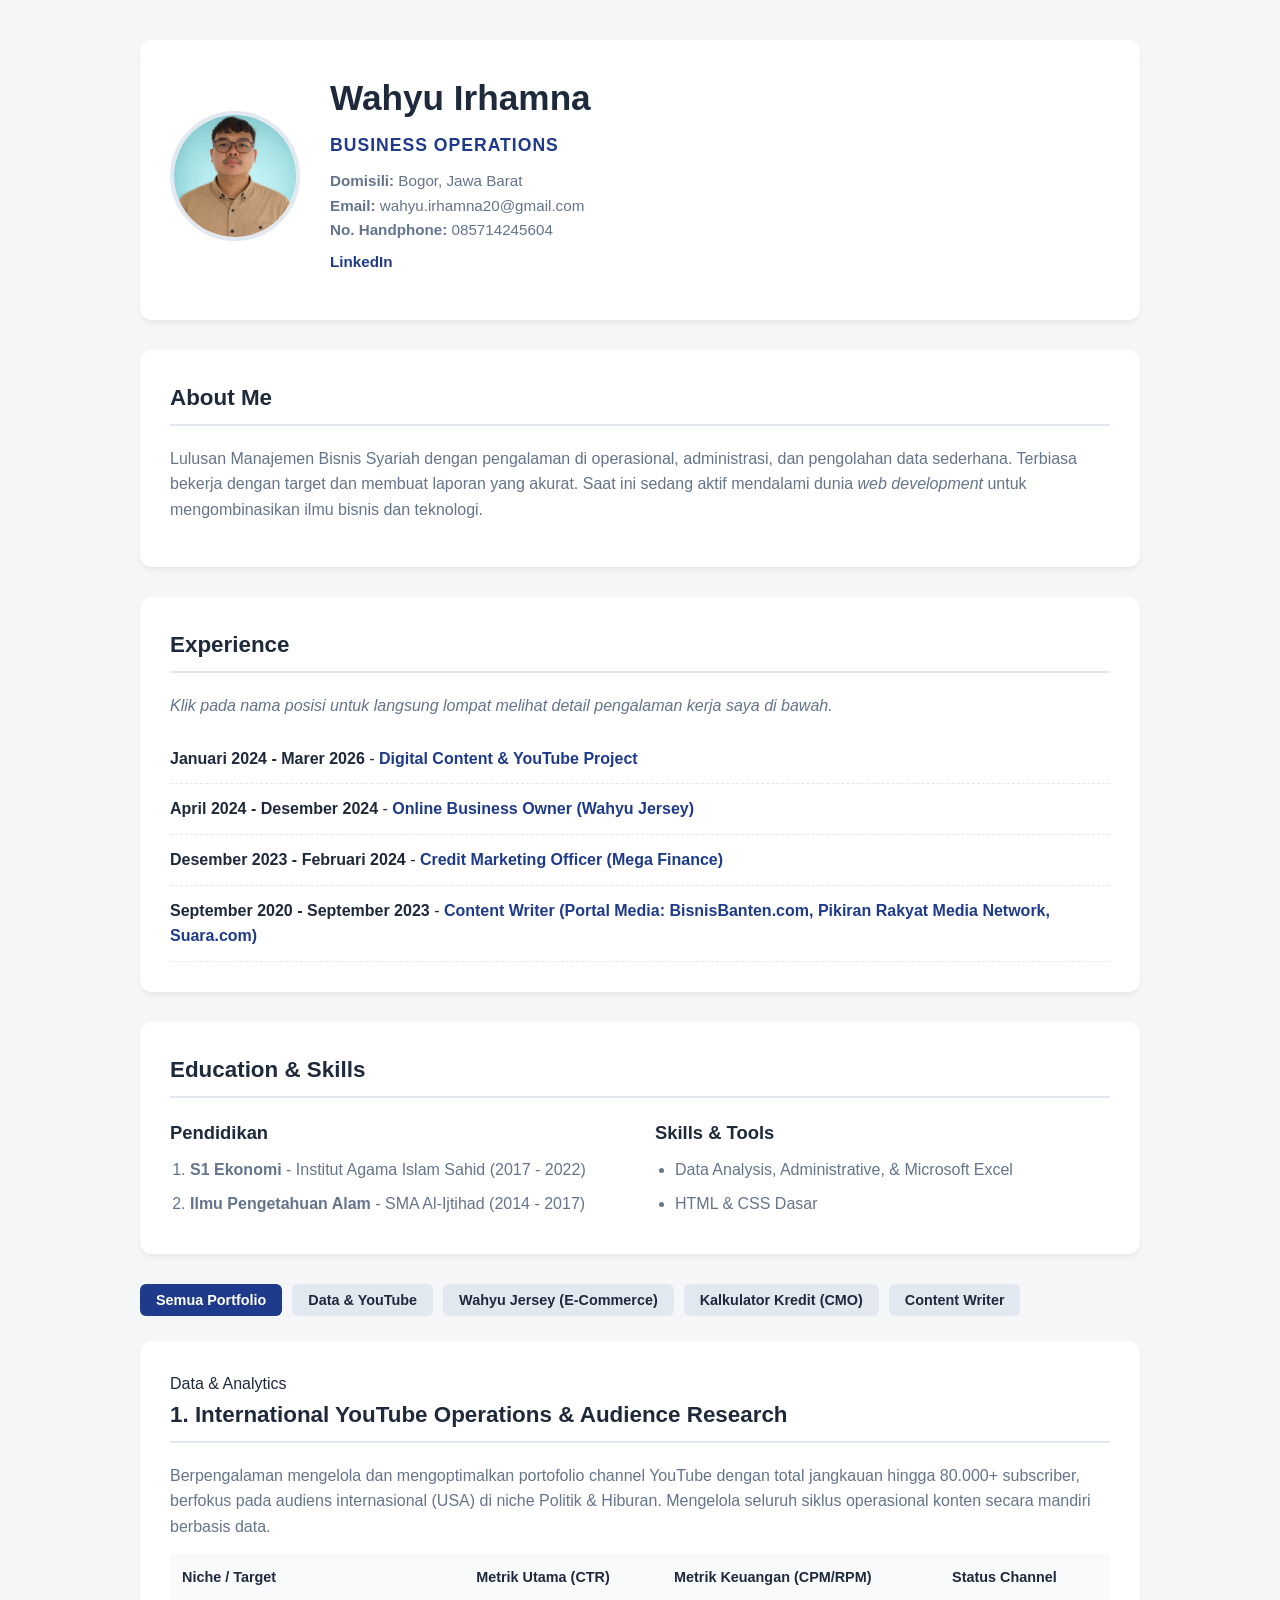
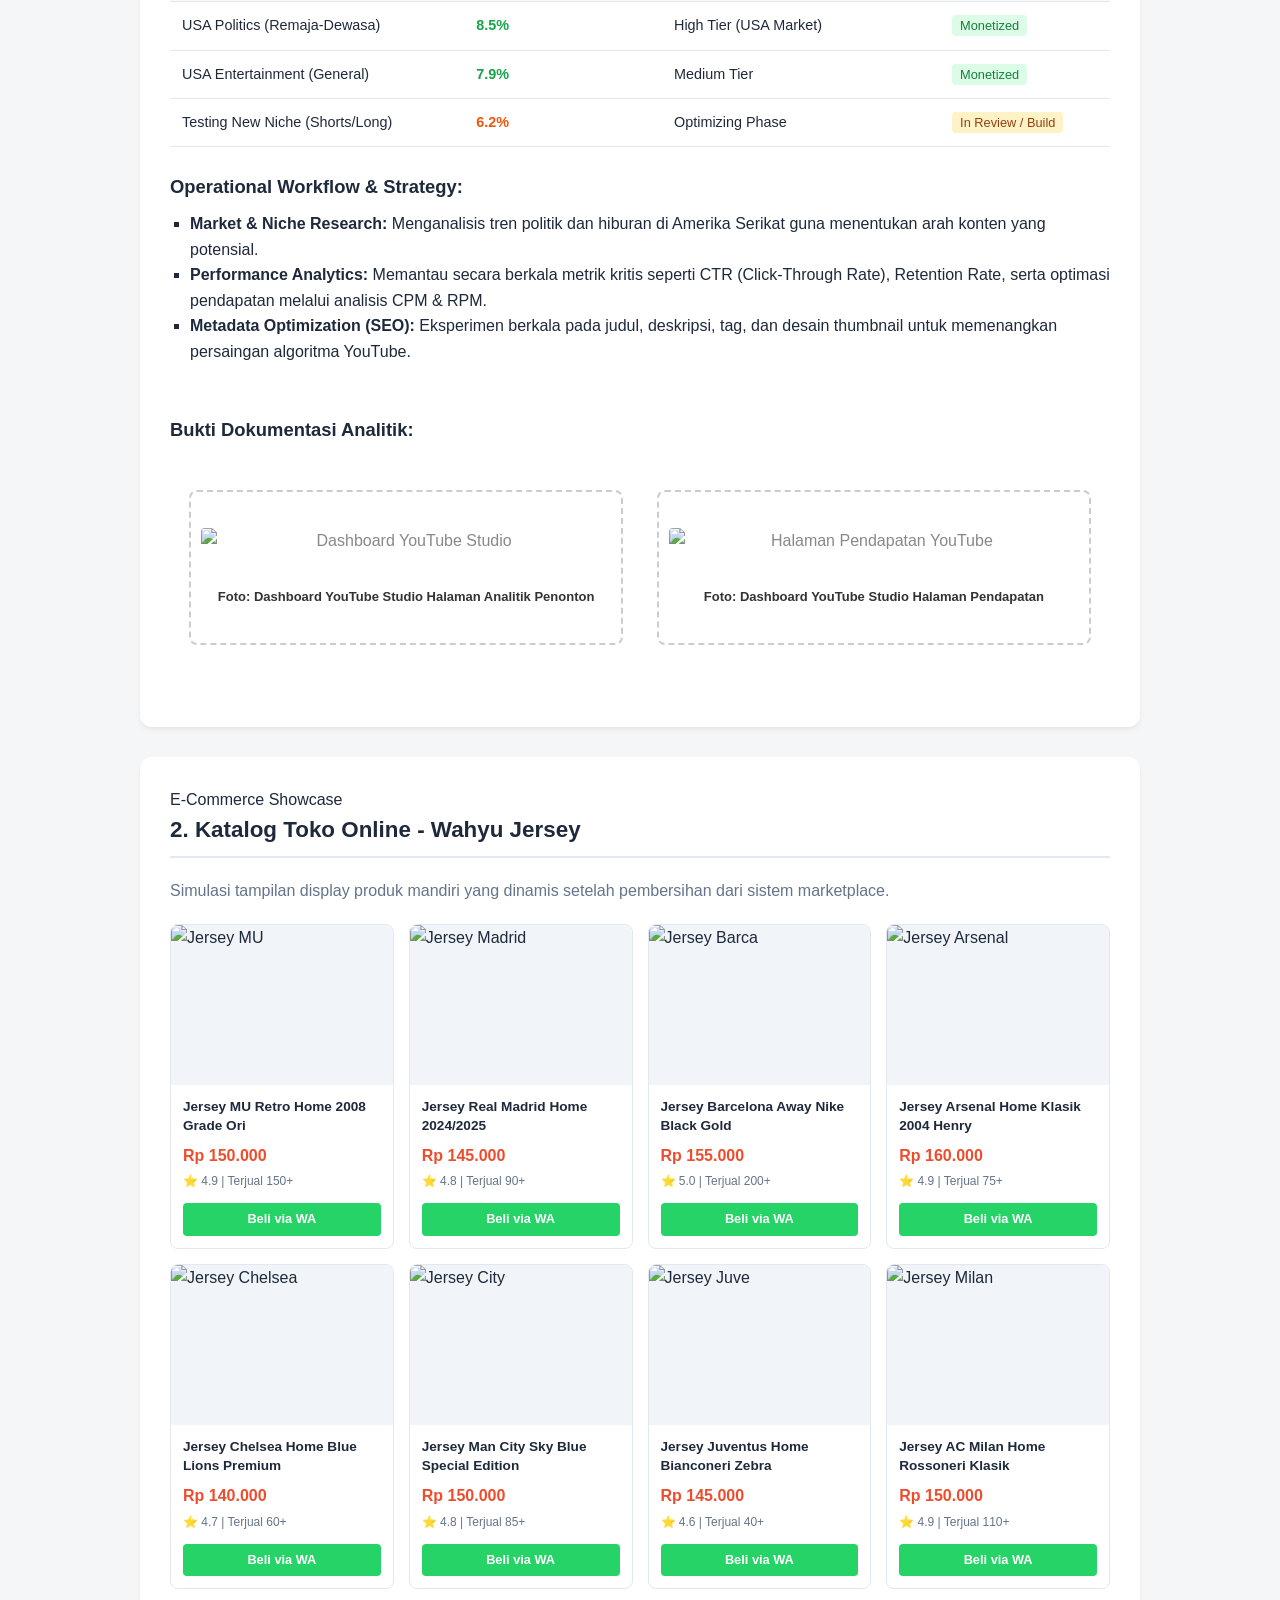
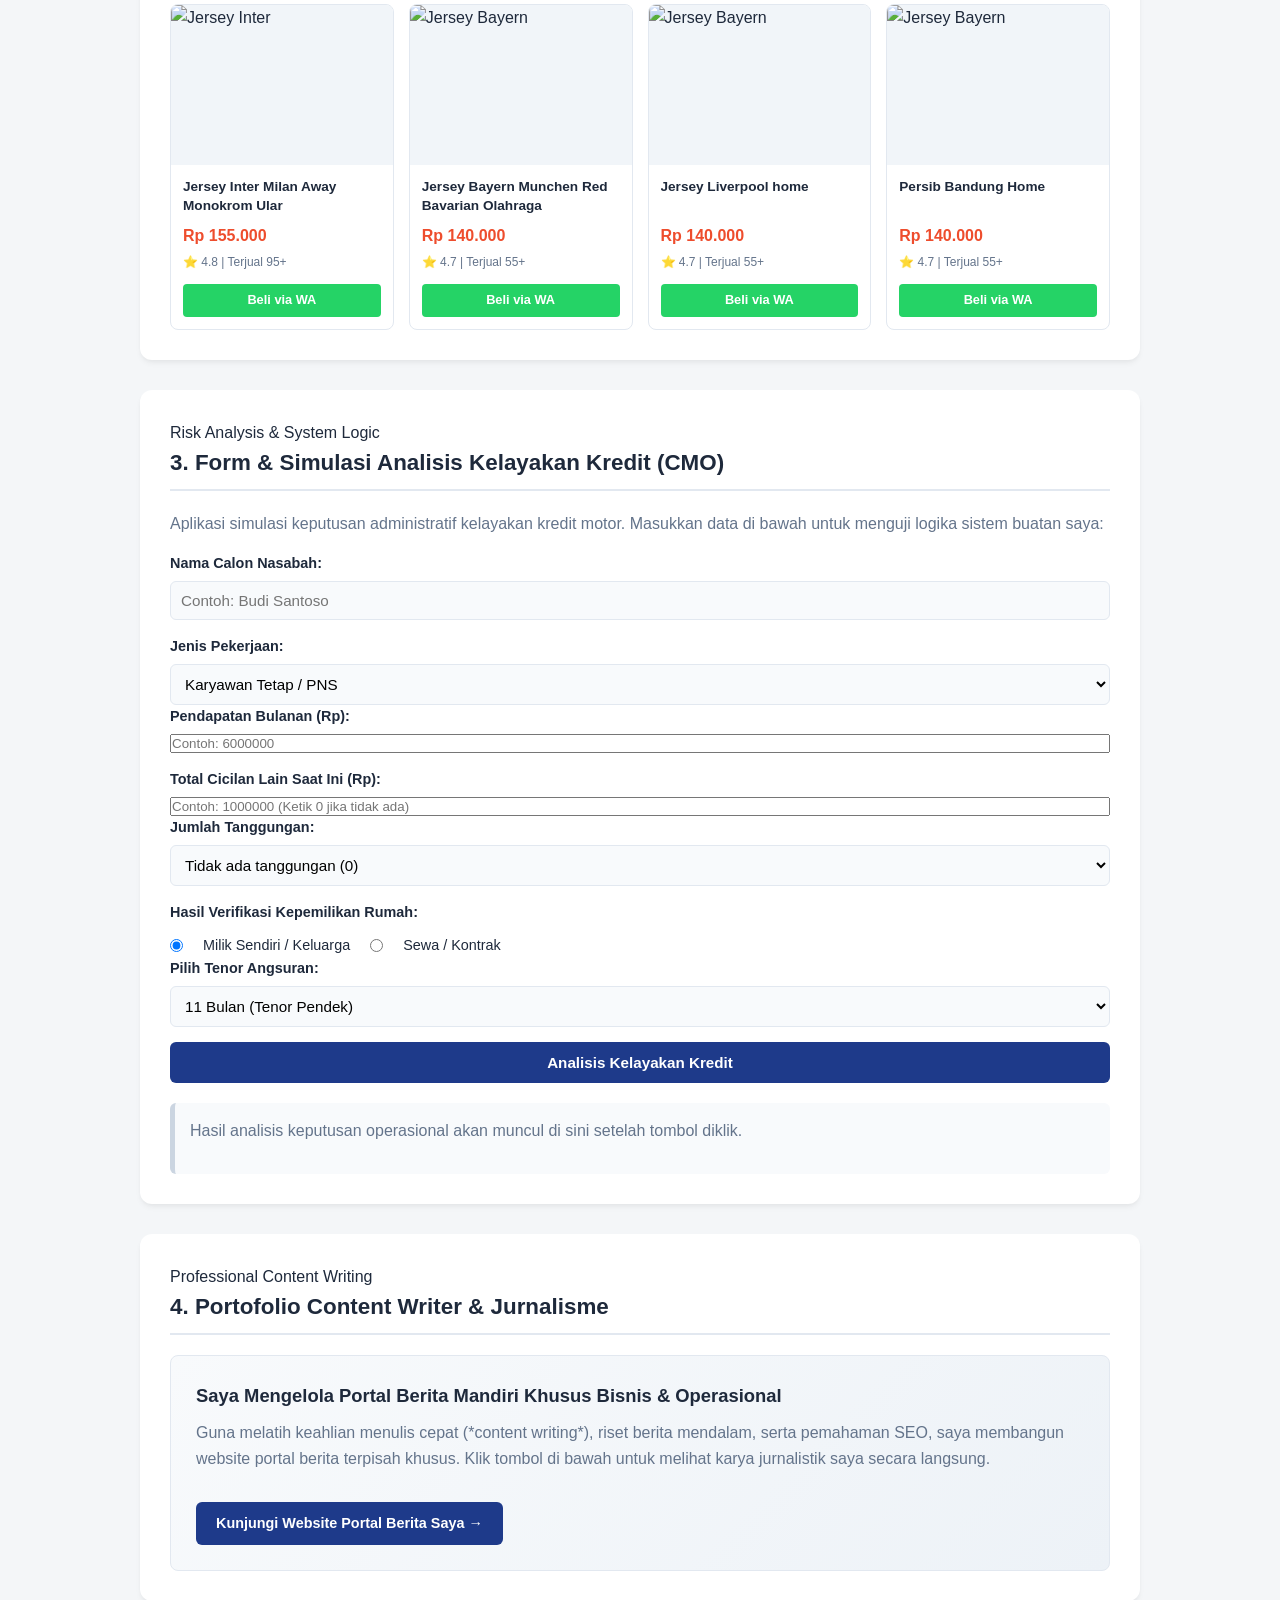
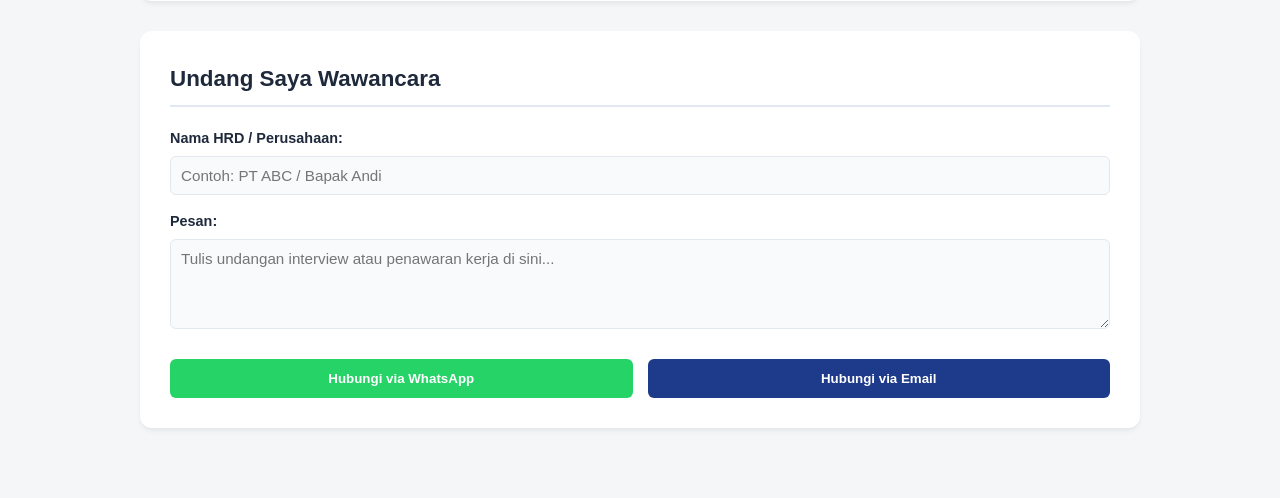
==== index.html @ 0276cc13 "Update index.html" ====
<!DOCTYPE html>
<html>
<head>
	<meta charset="utf-8">
	<meta name="viewport" content="width=device-width, initial-scale=1">
	<title>Portofolio Wahyu Irhamna</title>
	<link rel="stylesheet"href="2.css">
</head>

	<script src="3.js"defer></script>

<body>

	 <div class="container">
        <!-- 1. BAGIAN PROFIL UTAMA -->
        <header class="profile-header">
            <div class="profile-avatar">
                <img src="wahyu1.jpg" alt="Foto Profil Wahyu Irhamna">
            </div>
            <div class="profile-info">
                <h1>Wahyu Irhamna</h1>
                <p class="tagline">Business Operations</p>
                <p class="meta-info">
                    <strong>Domisili:</strong> Bogor, Jawa Barat <br>
                    <strong>Email:</strong> wahyu.irhamna20@gmail.com <br>
                    <strong>No. Handphone:</strong> 085714245604 <br>
                    <a href="https://linkedin.com/in/wahyu-irhamna" target="_blank" class="btn-linkedin">LinkedIn</a>
                </p>
            </div>
        </header>

        <!-- 2. BAGIAN TENTANG SAYA -->
        <section class="section about-section">
            <h2>About Me</h2>
            <p>
                Lulusan Manajemen Bisnis Syariah dengan pengalaman di operasional, administrasi, dan pengolahan data sederhana. 
                Terbiasa bekerja dengan target dan membuat laporan yang akurat. Saat ini sedang aktif mendalami dunia <em>web development</em> 
                untuk mengombinasikan ilmu bisnis dan teknologi.
            </p>
        </section>

        <!-- 3. BAGIAN RINGKASAN PENGALAMAN -->
        <section class="section experience-section">
            <h2>Experience</h2>
            <p class="instruction"><em>Klik pada nama posisi untuk langsung lompat melihat detail pengalaman kerja saya di bawah.</em></p>
            <ul class="exp-list">
                <li><strong>Januari 2024 - Marer 2026</strong> - <a href="#karya-youtube">Digital Content & YouTube Project</a></li>
                <li><strong>April 2024 - Desember 2024</strong> - <a href="#karya-jersey">Online Business Owner (Wahyu Jersey)</a></li>
                <li><strong>Desember 2023 - Februari 2024</strong> - <a href="#karya-cmo">Credit Marketing Officer (Mega Finance)</a></li>
                <li><strong>September 2020 - September 2023</strong> - <a href="#karya-artikel">Content Writer (Portal Media: BisnisBanten.com, Pikiran Rakyat Media Network, Suara.com)</a></li>
            </ul>
        </section>

        <!-- 4. BAGIAN PENDIDIKAN & SKILL -->
        <section class="section edu-skills-section">
            <h2>Education & Skills</h2>
            <div class="grid-2col">
                <div class="edu-box">
                    <h3>Pendidikan</h3>
                    <ol>
                        <li><strong>S1 Ekonomi</strong> - Institut Agama Islam Sahid (2017 - 2022)</li>
                        <li><strong>Ilmu Pengetahuan Alam</strong> - SMA Al-Ijtihad (2014 - 2017)</li>
                    </ol>
                </div>
                <div class="skills-box">
                    <h3>Skills & Tools</h3>
                    <ul>
                        <li>Data Analysis, Administrative, & Microsoft Excel</li>
                        <li>HTML & CSS Dasar</li>
                    </ul>
                </div>
            </div>
        </section>

        <!-- ==================================================== -->
        <!-- JAVASCRIPT FILTER BUTTONS                            -->
        <!-- ==================================================== -->
        <div class="filter-container">
            <button class="btn-filter active" data-filter="all">Semua Portfolio</button>
            <button class="btn-filter" data-filter="youtube">Data & YouTube</button>
            <button class="btn-filter" data-filter="jersey">Wahyu Jersey (E-Commerce)</button>
            <button class="btn-filter" data-filter="kredit">Kalkulator Kredit (CMO)</button>
            <button class="btn-filter" data-filter="writer">Content Writer</button>
        </div>

        <!-- ==================================================== -->
        <!-- SECTION BANJIR PORTOFOLIO UTAMA                      -->
        <!-- ==================================================== -->
        
        <!-- KARYA 1: YOUTUBE PROJECT -->
        <section class="section portfolio-item" id="karya-youtube" data-category="youtube">
            <span class="badge">Data & Analytics</span>
            
            <h2>1. International YouTube Operations & Audience Research</h2>
            <p>
                Berpengalaman mengelola dan mengoptimalkan portofolio channel YouTube dengan total jangkauan hingga 80.000+ subscriber, 
                berfokus pada audiens internasional (USA) di niche Politik & Hiburan. Mengelola seluruh siklus operasional konten secara mandiri berbasis data.
            </p>
            
            <div class="table-responsive">
                <table class="modern-table">
                    <thead>
                        <tr>
                            <th>Niche / Target</th>
                            <th>Metrik Utama (CTR)</th>
                            <th>Metrik Keuangan (CPM/RPM)</th>
                            <th>Status Channel</th>
                        </tr>
                    </thead>
                    <tbody>
                        <tr>
                            <td>USA Politics (Remaja-Dewasa)</td>
                            <td><span class="txt-green">8.5%</span></td>
                            <td>High Tier (USA Market)</td>
                            <td><span class="status-badge success">Monetized</span></td>
                        </tr>
                        <tr>
                            <td>USA Entertainment (General)</td>
                            <td><span class="txt-green">7.9%</span></td>
                            <td>Medium Tier</td>
                            <td><span class="status-badge success">Monetized</span></td>
                        </tr>
                        <tr>
                            <td>Testing New Niche (Shorts/Long)</td>
                            <td><span class="txt-orange">6.2%</span></td>
                            <td>Optimizing Phase</td>
                            <td><span class="status-badge warning">In Review / Build</span></td>
                        </tr>
                    </tbody>
                </table>
            </div>

            <div class="workflow-box" style="margin-top: 25px;">
                <h3>Operational Workflow & Strategy:</h3>
                <ul class="workflow-list" style="list-style-type: square; padding-left: 20px; line-height: 1.6;">
                    <li><strong>Market & Niche Research:</strong> Menganalisis tren politik dan hiburan di Amerika Serikat guna menentukan arah konten yang potensial.</li>
                    <li><strong>Performance Analytics:</strong> Memantau secara berkala metrik kritis seperti CTR (Click-Through Rate), Retention Rate, serta optimasi pendapatan melalui analisis CPM & RPM.</li>
                    <li><strong>Metadata Optimization (SEO):</strong> Eksperimen berkala pada judul, deskripsi, tag, dan desain thumbnail untuk memenangkan persaingan algoritma YouTube.</li>
                </ul>
            </div>

            <div class="div class="proof-gallery" style="margin-top: 25px;">
‎    <h3>Bukti Dokumentasi Analitik:</h3>
‎    <div class="gallery-grid" style="display: flex; gap: 15px; margin-top: 10px;">
‎        
‎        <div class="photo-placeholder" style="border: 2px dashed #ccc; padding: 10px; text-align: center; flex: 1; border-radius: 8px; color: #888;">
‎
‎            <img src="gambar/analitik-youtube.jpg" alt="Dashboard YouTube Studio" style="width: 100%; height: auto; border-radius: 4px; display: block; margin-bottom: 8px;">
‎
‎            <p style="margin: 0; font-size: 13px; font-weight: bold; color: #333;">Foto: Dashboard YouTube Studio Halaman Analitik Penonton</p>
‎        </div>
‎
‎        <div class="photo-placeholder" style="border: 2px dashed #ccc; padding: 10px; text-align: center; flex: 1; border-radius: 8px; color: #888;">
‎            <img src="pendapatan-youtube.jpg" alt="Halaman Pendapatan YouTube" style="width: 100%; height: auto; border-radius: 4px; display: block; margin-bottom: 8px;">
‎            <p style="margin: 0; font-size: 13px; font-weight: bold; color: #333;">Foto: Dashboard YouTube Studio Halaman Pendapatan</p>
‎        </div>
‎
‎    </div>
‎</div>
‎

        </section>

        <!-- KARYA 2: WAHYU JERSEY (10 KATALOG ALA SHOPEE) -->
        <section class="section portfolio-item" id="karya-jersey" data-category="jersey">
            <span class="badge">E-Commerce Showcase</span>
            <h2>2. Katalog Toko Online - Wahyu Jersey</h2>
            <p>Simulasi tampilan display produk mandiri yang dinamis setelah pembersihan dari sistem marketplace.</p>
            
            <!-- Grid Produk ala Shopee (10 Jersey) -->
            <div class="shopee-grid">
                
                <!-- Produk 1 -->
                <div class="product-card">
                    <img src="https://images.unsplash.com/photo-1517694712202-14dd9538aa97" alt="Jersey MU" class="prod-img">
                    <div class="prod-info">
                        <h4 class="prod-title">Jersey MU Retro Home 2008 Grade Ori</h4>
                        <p class="prod-price">Rp 150.000</p>
                        <p class="prod-rating">⭐ 4.9 | Terjual 150+</p>
                        <a href="https://wa.me/6285714245604" target="_blank" class="btn-buy-wa">Beli via WA</a>
                    </div>
                </div>

                <!-- Produk 2 -->
                <div class="product-card">
                    <img src="https://images.unsplash.com/photo-1517694712202-14dd9538aa97" alt="Jersey Madrid" class="prod-img">
                    <div class="prod-info">
                        <h4 class="prod-title">Jersey Real Madrid Home 2024/2025</h4>
                        <p class="prod-price">Rp 145.000</p>
                        <p class="prod-rating">⭐ 4.8 | Terjual 90+</p>
                        <a href="https://wa.me/6285714245604" target="_blank" class="btn-buy-wa">Beli via WA</a>
                    </div>
                </div>

                <!-- Produk 3 -->
                <div class="product-card">
                    <img src="https://images.unsplash.com/photo-1517694712202-14dd9538aa97" alt="Jersey Barca" class="prod-img">
                    <div class="prod-info">
                        <h4 class="prod-title">Jersey Barcelona Away Nike Black Gold</h4>
                        <p class="prod-price">Rp 155.000</p>
                        <p class="prod-rating">⭐ 5.0 | Terjual 200+</p>
                        <a href="https://wa.me/6285714245604" target="_blank" class="btn-buy-wa">Beli via WA</a>
                    </div>
                </div>

                <!-- Produk 4 -->
                <div class="product-card">
                    <img src="https://images.unsplash.com/photo-1517694712202-14dd9538aa97" alt="Jersey Arsenal" class="prod-img">
                    <div class="prod-info">
                        <h4 class="prod-title">Jersey Arsenal Home Klasik 2004 Henry</h4>
                        <p class="prod-price">Rp 160.000</p>
                        <p class="prod-rating">⭐ 4.9 | Terjual 75+</p>
                        <a href="https://wa.me/6285714245604" target="_blank" class="btn-buy-wa">Beli via WA</a>
                    </div>
                </div>

                <!-- Produk 5 -->
                <div class="product-card">
                    <img src="https://images.unsplash.com/photo-1517694712202-14dd9538aa97" alt="Jersey Chelsea" class="prod-img">
                    <div class="prod-info">
                        <h4 class="prod-title">Jersey Chelsea Home Blue Lions Premium</h4>
                        <p class="prod-price">Rp 140.000</p>
                        <p class="prod-rating">⭐ 4.7 | Terjual 60+</p>
                        <a href="https://wa.me/6285714245604" target="_blank" class="btn-buy-wa">Beli via WA</a>
                    </div>
                </div>

                <!-- Produk 6 -->
                <div class="product-card">
                    <img src="https://images.unsplash.com/photo-1517694712202-14dd9538aa97" alt="Jersey City" class="prod-img">
                    <div class="prod-info">
                        <h4 class="prod-title">Jersey Man City Sky Blue Special Edition</h4>
                        <p class="prod-price">Rp 150.000</p>
                        <p class="prod-rating">⭐ 4.8 | Terjual 85+</p>
                        <a href="https://wa.me/6285714245604" target="_blank" class="btn-buy-wa">Beli via WA</a>
                    </div>
                </div>

                <!-- Produk 7 -->
                <div class="product-card">
                    <img src="https://images.unsplash.com/photo-1517694712202-14dd9538aa97" alt="Jersey Juve" class="prod-img">
                    <div class="prod-info">
                        <h4 class="prod-title">Jersey Juventus Home Bianconeri Zebra</h4>
                        <p class="prod-price">Rp 145.000</p>
                        <p class="prod-rating">⭐ 4.6 | Terjual 40+</p>
                        <a href="https://wa.me/6285714245604" target="_blank" class="btn-buy-wa">Beli via WA</a>
                    </div>
                </div>

                <!-- Produk 8 -->
                <div class="product-card">
                    <img src="https://images.unsplash.com/photo-1517694712202-14dd9538aa97" alt="Jersey Milan" class="prod-img">
                    <div class="prod-info">
                        <h4 class="prod-title">Jersey AC Milan Home Rossoneri Klasik</h4>
                        <p class="prod-price">Rp 150.000</p>
                        <p class="prod-rating">⭐ 4.9 | Terjual 110+</p>
                        <a href="https://wa.me/6285714245604" target="_blank" class="btn-buy-wa">Beli via WA</a>
                    </div>
                </div>

                <!-- Produk 9 -->
                <div class="product-card">
                    <img src="https://images.unsplash.com/photo-1517694712202-14dd9538aa97" alt="Jersey Inter" class="prod-img">
                    <div class="prod-info">
                        <h4 class="prod-title">Jersey Inter Milan Away Monokrom Ular</h4>
                        <p class="prod-price">Rp 155.000</p>
                        <p class="prod-rating">⭐ 4.8 | Terjual 95+</p>
                        <a href="https://wa.me/6285714245604" target="_blank" class="btn-buy-wa">Beli via WA</a>
                    </div>
                </div>

                <!-- Produk 10 -->
                <div class="product-card">
                    <img src="https://images.unsplash.com/photo-1517694712202-14dd9538aa97" alt="Jersey Bayern" class="prod-img">
                    <div class="prod-info">
                        <h4 class="prod-title">Jersey Bayern Munchen Red Bavarian Olahraga</h4>
                        <p class="prod-price">Rp 140.000</p>
                        <p class="prod-rating">⭐ 4.7 | Terjual 55+</p>
                        <a href="https://wa.me/6285714245604" target="_blank" class="btn-buy-wa">Beli via WA</a>
                    </div>
                </div>

                <!-- Produk 11 -->
                <div class="product-card">
                    <img src="https://images.unsplash.com/photo-1517694712202-14dd9538aa97" alt="Jersey Bayern" class="prod-img">
                    <div class="prod-info">
                        <h4 class="prod-title">Jersey Liverpool home</h4>
                        <p class="prod-price">Rp 140.000</p>
                        <p class="prod-rating">⭐ 4.7 | Terjual 55+</p>
                        <a href="https://wa.me/6285714245604" target="_blank" class="btn-buy-wa">Beli via WA</a>
                    </div>
                </div>

                <!-- Produk 12 -->
                <div class="product-card">
                    <img src="https://images.unsplash.com/photo-1517694712202-14dd9538aa97" alt="Jersey Bayern" class="prod-img">
                    <div class="prod-info">
                        <h4 class="prod-title">Persib Bandung Home</h4>
                        <p class="prod-price">Rp 140.000</p>
                        <p class="prod-rating">⭐ 4.7 | Terjual 55+</p>
                        <a href="https://wa.me/6285714245604" target="_blank" class="btn-buy-wa">Beli via WA</a>
                    </div>
                </div>

            </div>
        </section>

        <!-- KARYA 3: CMO MEGA FINANCE (KALKULATOR INTERAKTIF) -->
        <section class="section portfolio-item" id="karya-kredit" data-category="kredit">
    <span class="badge">Risk Analysis & System Logic</span>
    <h2>3. Form & Simulasi Analisis Kelayakan Kredit (CMO)</h2>
    <p>Aplikasi simulasi keputusan administratif kelayakan kredit motor. Masukkan data di bawah untuk menguji logika sistem buatan saya:</p>

    <form id="form-kredit" class="modern-form" onsubmit="event.preventDefault();">
        <div class="form-group full-width">
            <label for="nama_nasabah">Nama Calon Nasabah:</label>
            <input type="text" id="nama_nasabah" placeholder="Contoh: Budi Santoso">
        </div>

        <div class="form-row">
            <div class="form-group">
                <label for="pekerjaan">Jenis Pekerjaan:</label>
                <select id="pekerjaan">
                    <option value="tetap">Karyawan Tetap / PNS</option>
                    <option value="kontrak">Karyawan Kontrak</option>
                    <option value="wiraswasta">Wiraswasta / Pekerja Bebas</option>
                </select>
            </div>
            <div class="form-group">
                <label for="gaji">Pendapatan Bulanan (Rp):</label>
                <input type="number" id="gaji" placeholder="Contoh: 6000000">
            </div>
        </div>

        <div class="form-row">
            <div class="form-group">
                <label for="cicilan_lain">Total Cicilan Lain Saat Ini (Rp):</label>
                <input type="number" id="cicilan_lain" placeholder="Contoh: 1000000 (Ketik 0 jika tidak ada)">
            </div>
            <div class="form-group">
                <label for="tanggungan">Jumlah Tanggungan:</label>
                <select id="tanggungan">
                    <option value="0">Tidak ada tanggungan (0)</option>
                    <option value="1">1 - 2 Orang</option>
                    <option value="3">Lebih dari 2 Orang</option>
                </select>
            </div>
        </div>

        <div class="form-row">
            <div class="form-group">
                <label>Hasil Verifikasi Kepemilikan Rumah:</label>
                <div class="radio-group">
                    <input type="radio" id="rumah_sendiri" name="rumah" value="sendiri" checked>
                    <label for="rumah_sendiri">Milik Sendiri / Keluarga</label>
                    <input type="radio" id="rumah_sewa" name="rumah" value="sewa">
                    <label for="rumah_sewa">Sewa / Kontrak</label>
                </div>
            </div>
            <div class="form-group">
                <label for="tenor">Pilih Tenor Angsuran:</label>
                <select id="tenor">
                    <option value="11">11 Bulan (Tenor Pendek)</option>
                    <option value="23">23 Bulan (Tenor Sedang)</option>
                    <option value="35">35 Bulan (Tenor Panjang)</option>
                </select>
            </div>
        </div>

        <button type="button" id="btn-hitung-kredit">Analisis Kelayakan Kredit</button>
    </form>

    <div id="hasil-kredit-box" class="result-box">
        <p id="txt-hasil-kredit">Hasil analisis keputusan operasional akan muncul di sini setelah tombol diklik.</p>
    </div>
</section>

        <!-- KARYA 4: CONTENT WRITER (HEADLINE & PINTU GERBANG KE WEB PORTAL BERITA) -->
        <section class="section portfolio-item" id="karya-artikel" data-category="writer">
            <span class="badge">Professional Content Writing</span>
            <h2>4. Portofolio Content Writer & Jurnalisme</h2>
            
            <div class="headline-portal-box">
                <h3>Saya Mengelola Portal Berita Mandiri Khusus Bisnis & Operasional</h3>
                <p>
                    Guna melatih keahlian menulis cepat (*content writing*), riset berita mendalam, serta pemahaman SEO, 
                    saya membangun website portal berita terpisah khusus. Klik tombol di bawah untuk melihat karya jurnalistik saya secara langsung.
                </p>
                <!-- Ganti '#' dengan link URL website berita lo nanti kalau sudah jadi -->
                <a href="portal/" target="_blank" class="btn-goto-portal">Kunjungi Website Portal Berita Saya →</a>
            </div>
        </section>

        <!-- 5. FORM HUBUNGI HRD -->
        <section class="section contact-section">
            <h2>Undang Saya Wawancara</h2>
            <form id="form-hrd" class="modern-form shadow-form">
                <div class="form-group">
                    <label for="nama_hrd">Nama HRD / Perusahaan:</label>
                    <input type="text" id="nama_hrd" required placeholder="Contoh: PT ABC / Bapak Andi">
                </div>
                <div class="form-group">
                    <label for="pesan_hrd">Pesan:</label>
                    <textarea id="pesan_hrd" rows="4" required placeholder="Tulis undangan interview atau penawaran kerja di sini..."></textarea>
                </div>
                <div style="display: flex; gap: 15px; margin-top: 15px;">
    
    <a href="https://api.whatsapp.com/send?phone=628xxxxxxxxxx&text=Halo%20Wahyu,%20saya%20tertarik%20dengan%20portofolio%20Anda%20dan%20ingin%20mengundang%20wawancara." target="_blank" style="flex: 1; text-decoration: none;">
        <button type="button" style="width: 100%; padding: 12px; background-color: #25D366; color: white; border: none; border-radius: 6px; font-weight: bold; cursor: pointer;">
            Hubungi via WhatsApp
        </button>
    </a>

    <a href="mailto:email_lu_apa@gmail.com?subject=Undangan%20Wawancara%20-%20Portofolio" style="flex: 1; text-decoration: none;">
        <button type="button" style="width: 100%; padding: 12px; background-color: #1E3A8A; color: white; border: none; border-radius: 6px; font-weight: bold; cursor: pointer;">
            Hubungi via Email
        </button>
    </a>

</div>
---- 2.css ----
:root {
    --bg-main: #f4f6f8;       /* Background abu-abu sangat muda */
    --bg-card: #ffffff;       /* Putih bersih untuk kotak/card */
    --text-primary: #1e293b;  /* Hitam arang untuk teks utama */
    --text-muted: #64748b;    /* Abu-abu untuk teks pendukung */
    --accent-color: #1e3a8a;  /* Biru Navy elegan untuk tombol/link */
    --accent-hover: #3b82f6;  /* Biru terang pas kursor lewat */
    --border-color: #e2e8f0;  /* Garis batas tipis yang soft */
    --shadow-soft: 0 4px 6px -1px rgba(0, 0, 0, 0.05), 0 2px 4px -1px rgba(0, 0, 0, 0.03);
    --shadow-hover: 0 10px 15px -3px rgba(0, 0, 0, 0.1), 0 4px 6px -2px rgba(0, 0, 0, 0.05);
}

* {
    margin: 0;
    padding: 0;
    box-sizing: border-box;
}

body {
    font-family: 'Segoe UI', Tahoma, Geneva, Verdana, sans-serif;
    background-color: var(--bg-main);
    color: var(--text-primary);
    line-height: 1.6;
    padding: 40px 20px;
}

.container {
    max-width: 1000px; /* Diperlebar sedikit agar 4 kolom jersey muat pas */
    margin: 0 auto;
}

/* ==========================================================================
   2. STYLING KEPALA PROFIL (Header)
   ========================================================================== */
.profile-header {
    display: flex;
    flex-wrap: wrap;
    align-items: center;
    gap: 30px;
    background: var(--bg-card);
    padding: 30px;
    border-radius: 12px;
    box-shadow: var(--shadow-soft);
    margin-bottom: 30px;
}

.profile-avatar img {
    width: 130px;
    height: 130px;
    border-radius: 50%;
    object-fit: cover;
    border: 4px solid var(--border-color);
}

.profile-info h1 {
    font-size: 2.2rem;
    margin-bottom: 5px;
}

.profile-info .tagline {
    font-size: 1.1rem;
    color: var(--accent-color);
    font-weight: 700;
    text-transform: uppercase;
    letter-spacing: 1px;
    margin-bottom: 10px;
}

.profile-info .meta-info {
    font-size: 0.95rem;
    color: var(--text-muted);
}

.btn-linkedin {
    display: inline-block;
    margin-top: 8px;
    color: var(--accent-color);
    text-decoration: none;
    font-weight: 600;
}

.btn-linkedin:hover { text-decoration: underline; color: var(--accent-hover); }

/* ==========================================================================
   3. STYLING SECTION UMUM
   ========================================================================== */
.section {
    background: var(--bg-card);
    padding: 30px;
    border-radius: 12px;
    box-shadow: var(--shadow-soft);
    margin-bottom: 30px;
    transition: opacity 0.3s ease, transform 0.3s ease;
}

h2 {
    font-size: 1.4rem;
    border-bottom: 2px solid var(--border-color);
    padding-bottom: 8px;
    margin-bottom: 20px;
    color: var(--text-primary);
}

h3 { font-size: 1.15rem; margin-bottom: 10px; }
p { color: var(--text-muted); margin-bottom: 15px; }

/* List Experience */
.exp-list { list-style: none; }
.exp-list li { padding: 12px 0; border-bottom: 1px dashed var(--border-color); }
.exp-list a { color: var(--accent-color); text-decoration: none; font-weight: 600; }
.exp-list a:hover { color: var(--accent-hover); text-decoration: underline; }

/* Layout Grid 2 Kolom untuk Edukasi & Skill */
.grid-2col {
    display: grid;
    grid-template-columns: 1fr 1fr;
    gap: 30px;
}
.edu-box ol, .skills-box ul { padding-left: 20px; color: var(--text-muted); }
.edu-box li, .skills-box li { margin-bottom: 8px; }

/* ==========================================================================
   4. STYLING JAVASCRIPT FILTER BUTTONS
   ========================================================================== */
.filter-container {
    display: flex;
    flex-wrap: wrap;
    gap: 10px;
    margin-bottom: 25px;
}

.btn-filter {
    background-color: #e2e8f0;
    color: var(--text-primary);
    border: none;
    padding: 8px 16px;
    border-radius: 6px;
    cursor: pointer;
    font-weight: 600;
    font-size: 0.9rem;
    transition: all 0.2s;
}

.btn-filter:hover { background-color: #cbd5e1; }
.btn-filter.active { background-color: var(--accent-color); color: white; }

/* Class bantuan untuk JS Menyembunyikan Elemen */
.hidden { display: none !important; }

/* ==========================================================================
   5. DETAK JANTUNG PORTOFOLIO 1: TABEL MODERN (YOUTUBE)
   ========================================================================== */
.table-responsive { overflow-x: auto; margin-top: 15px; }
.modern-table { width: 100%; border-collapse: collapse; font-size: 0.9rem; text-align: left; }
.modern-table th, .modern-table td { padding: 12px; border-bottom: 1px solid var(--border-color); }
.modern-table th { background-color: #f8fafc; color: var(--text-primary); font-weight: 600; }
.txt-green { color: #16a34a; font-weight: 600; }
.txt-orange { color: #ea580c; font-weight: 600; }
.status-badge { padding: 3px 8px; border-radius: 4px; font-size: 0.8rem; font-weight: 500; }
.status-badge.success { background: #dcfce7; color: #15803d; }
.status-badge.warning { background: #fef3c7; color: #92400e; }

/* ==========================================================================
   6. DETAK JANTUNG PORTOFOLIO 2: KATALOG JERSEY ALA SHOPEE (GRID)
   ========================================================================== */
.shopee-grid {
    display: grid;
    grid-template-columns: repeat(auto-fill, minmax(180px, 1fr)); /* Responsif otomatis mengisi ruang harian */
    gap: 15px;
    margin-top: 20px;
}

.product-card {
    background: var(--bg-card);
    border: 1px solid var(--border-color);
    border-radius: 8px;
    overflow: hidden;
    display: flex;
    flex-direction: column;
    justify-content: space-between;
    transition: transform 0.3s ease, box-shadow 0.3s ease;
}

.product-card:hover {
    transform: translateY(-5px);
    box-shadow: var(--shadow-hover);
    border-color: #cbd5e1;
}

.prod-img {
    width: 100%;
    height: 160px;
    object-fit: cover;
    background-color: #f1f5f9;
}

.prod-info {
    padding: 12px;
    display: flex;
    flex-direction: column;
    flex-grow: 1;
    justify-content: space-between;
}

.prod-title {
    font-size: 0.85rem;
    font-weight: 600;
    color: var(--text-primary);
    line-height: 1.4;
    height: 2.8em; /* Batasi tinggi teks judul biar sejajar */
    overflow: hidden;
    text-overflow: ellipsis;
    display: -webkit-box;
    -webkit-line-clamp: 2;
    -webkit-box-orient: vertical;
    margin-bottom: 8px;
}

.prod-price {
    font-size: 1rem;
    color: #ee4d2d; /* Warna merah orange khas harga e-commerce */
    font-weight: 700;
    margin-bottom: 4px;
}

.prod-rating {
    font-size: 0.75rem;
    color: var(--text-muted);
    margin-bottom: 12px;
}

.btn-buy-wa {
    display: block;
    text-align: center;
    background-color: #25d366; /* Warna Hijau WhatsApp */
    color: white;
    text-decoration: none;
    padding: 6px 0;
    border-radius: 4px;
    font-size: 0.8rem;
    font-weight: 700;
    transition: background 0.2s;
}

.btn-buy-wa:hover { background-color: #20ba56; }

/* ==========================================================================
   7. DETAK JANTUNG PORTOFOLIO 3 & 4: FORM & INTERAKSI PORTAL BERITA
   ========================================================================== */
.modern-form { display: flex; flex-direction: column; gap: 15px; margin-top: 15px; }
.form-group { display: flex; flex-direction: column; gap: 6px; }
.form-group label { font-size: 0.9rem; font-weight: 600; }

.modern-form input[type="text"], .modern-form select, .modern-form textarea {
    width: 100%; padding: 10px; border: 1px solid var(--border-color);
    border-radius: 6px; font-family: inherit; font-size: 0.95rem;
    background-color: #f8fafc; transition: all 0.2s;
}

.modern-form input:focus, .modern-form select:focus, .modern-form textarea:focus {
    outline: none; border-color: var(--accent-color); box-shadow: 0 0 0 3px rgba(30, 58, 138, 0.1);
}

.radio-group { display: flex; gap: 20px; align-items: center; margin-top: 4px; }
.radio-group label { font-weight: 500; cursor: pointer; }

#btn-hitung-kredit, #btn-submit-hrd {
    background-color: var(--accent-color); color: white; border: none;
    padding: 12px; font-size: 0.95rem; font-weight: 600; border-radius: 6px;
    cursor: pointer; transition: background 0.2s;
}
#btn-hitung-kredit:hover, #btn-submit-hrd:hover { background-color: var(--accent-hover); }

/* Box Hasil Simulasi */
.result-box {
    margin-top: 20px; padding: 15px; border-radius: 6px;
    border-left: 5px solid #cbd5e1; background-color: #f8fafc;
}
.result-box.success { border-left-color: #16a34a; background-color: #f0fdf4; }
.result-box.warning { border-left-color: #eab308; background-color: #fefce8; }
.result-box.danger { border-left-color: #dc2626; background-color: #fef2f2; }

/* Headline Portal Berita */
.headline-portal-box {
    background: linear-gradient(135deg, #f8fafc 0%, #edf2f7 100%);
    padding: 25px; border-radius: 8px; border: 1px solid var(--border-color); margin-top: 15px;
}
.btn-goto-portal {
    display: inline-block; background-color: var(--accent-color); color: white;
    text-decoration: none; padding: 10px 20px; border-radius: 6px;
    font-weight: 600; font-size: 0.9rem; margin-top: 15px; transition: background 0.2s;
}
.btn-goto-portal:hover { background-color: var(--accent-hover); }

/* Responsive Layar HP */
@media (max-width: 600px) {
    .profile-header { flex-direction: column; text-align: center; }
    .grid-2col { grid-template-columns: 1fr; }
    .shopee-grid { grid-template-columns: repeat(auto-fill, minmax(140px, 1fr)); gap: 10px; }
}
/* ==========================================================================
   1. RESET & VARIABEL UTAMA (The Executive Minimalist)
   ========================================================================== */
:root {
    --bg-main: #f4f6f8;       /* Background abu-abu sangat muda */
    --bg-card: #ffffff;       /* Putih bersih untuk kotak/card */
    --text-primary: #1e293b;  /* Hitam arang untuk teks utama */
    --text-muted: #64748b;    /* Abu-abu untuk teks pendukung */
    --accent-color: #1e3a8a;  /* Biru Navy elegan untuk tombol/link */
    --accent-hover: #3b82f6;  /* Biru terang pas kursor lewat */
    --border-color: #e2e8f0;  /* Garis batas tipis yang soft */
    --shadow-soft: 0 4px 6px -1px rgba(0, 0, 0, 0.05), 0 2px 4px -1px rgba(0, 0, 0, 0.03);
    --shadow-hover: 0 10px 15px -3px rgba(0, 0, 0, 0.1), 0 4px 6px -2px rgba(0, 0, 0, 0.05);
}

* {
    margin: 0;
    padding: 0;
    box-sizing: border-box;
}

body {
    font-family: 'Segoe UI', Tahoma, Geneva, Verdana, sans-serif;
    background-color: var(--bg-main);
    color: var(--text-primary);
    line-height: 1.6;
    padding: 40px 20px;
}

.container {
    max-width: 1000px; /* Diperlebar sedikit agar 4 kolom jersey muat pas */
    margin: 0 auto;
}

/* ==========================================================================
   2. STYLING KEPALA PROFIL (Header)
   ========================================================================== */
.profile-header {
    display: flex;
    flex-wrap: wrap;
    align-items: center;
    gap: 30px;
    background: var(--bg-card);
    padding: 30px;
    border-radius: 12px;
    box-shadow: var(--shadow-soft);
    margin-bottom: 30px;
}

.profile-avatar img {
    width: 130px;
    height: 130px;
    border-radius: 50%;
    object-fit: cover;
    border: 4px solid var(--border-color);
}

.profile-info h1 {
    font-size: 2.2rem;
    margin-bottom: 5px;
}

.profile-info .tagline {
    font-size: 1.1rem;
    color: var(--accent-color);
    font-weight: 700;
    text-transform: uppercase;
    letter-spacing: 1px;
    margin-bottom: 10px;
}

.profile-info .meta-info {
    font-size: 0.95rem;
    color: var(--text-muted);
}

.btn-linkedin {
    display: inline-block;
    margin-top: 8px;
    color: var(--accent-color);
    text-decoration: none;
    font-weight: 600;
}

.btn-linkedin:hover { text-decoration: underline; color: var(--accent-hover); }

/* ==========================================================================
   3. STYLING SECTION UMUM
   ========================================================================== */
.section {
    background: var(--bg-card);
    padding: 30px;
    border-radius: 12px;
    box-shadow: var(--shadow-soft);
    margin-bottom: 30px;
    transition: opacity 0.3s ease, transform 0.3s ease;
}

h2 {
    font-size: 1.4rem;
    border-bottom: 2px solid var(--border-color);
    padding-bottom: 8px;
    margin-bottom: 20px;
    color: var(--text-primary);
}

h3 { font-size: 1.15rem; margin-bottom: 10px; }
p { color: var(--text-muted); margin-bottom: 15px; }

/* List Experience */
.exp-list { list-style: none; }
.exp-list li { padding: 12px 0; border-bottom: 1px dashed var(--border-color); }
.exp-list a { color: var(--accent-color); text-decoration: none; font-weight: 600; }
.exp-list a:hover { color: var(--accent-hover); text-decoration: underline; }

/* Layout Grid 2 Kolom untuk Edukasi & Skill */
.grid-2col {
    display: grid;
    grid-template-columns: 1fr 1fr;
    gap: 30px;
}
.edu-box ol, .skills-box ul { padding-left: 20px; color: var(--text-muted); }
.edu-box li, .skills-box li { margin-bottom: 8px; }

/* ==========================================================================
   4. STYLING JAVASCRIPT FILTER BUTTONS
   ========================================================================== */
.filter-container {
    display: flex;
    flex-wrap: wrap;
    gap: 10px;
    margin-bottom: 25px;
}

.btn-filter {
    background-color: #e2e8f0;
    color: var(--text-primary);
    border: none;
    padding: 8px 16px;
    border-radius: 6px;
    cursor: pointer;
    font-weight: 600;
    font-size: 0.9rem;
    transition: all 0.2s;
}

.btn-filter:hover { background-color: #cbd5e1; }
.btn-filter.active { background-color: var(--accent-color); color: white; }

/* Class bantuan untuk JS Menyembunyikan Elemen */
.hidden { display: none !important; }

/* ==========================================================================
   5. DETAK JANTUNG PORTOFOLIO 1: TABEL MODERN (YOUTUBE)
   ========================================================================== */
.table-responsive { overflow-x: auto; margin-top: 15px; }
.modern-table { width: 100%; border-collapse: collapse; font-size: 0.9rem; text-align: left; }
.modern-table th, .modern-table td { padding: 12px; border-bottom: 1px solid var(--border-color); }
.modern-table th { background-color: #f8fafc; color: var(--text-primary); font-weight: 600; }
.txt-green { color: #16a34a; font-weight: 600; }
.txt-orange { color: #ea580c; font-weight: 600; }
.status-badge { padding: 3px 8px; border-radius: 4px; font-size: 0.8rem; font-weight: 500; }
.status-badge.success { background: #dcfce7; color: #15803d; }
.status-badge.warning { background: #fef3c7; color: #92400e; }

/* ==========================================================================
   6. DETAK JANTUNG PORTOFOLIO 2: KATALOG JERSEY ALA SHOPEE (GRID)
   ========================================================================== */
.shopee-grid {
    display: grid;
    grid-template-columns: repeat(auto-fill, minmax(180px, 1fr)); /* Responsif otomatis mengisi ruang harian */
    gap: 15px;
    margin-top: 20px;
}

.product-card {
    background: var(--bg-card);
    border: 1px solid var(--border-color);
    border-radius: 8px;
    overflow: hidden;
    display: flex;
    flex-direction: column;
    justify-content: space-between;
    transition: transform 0.3s ease, box-shadow 0.3s ease;
}

.product-card:hover {
    transform: translateY(-5px);
    box-shadow: var(--shadow-hover);
    border-color: #cbd5e1;
}

.prod-img {
    width: 100%;
    height: 160px;
    object-fit: cover;
    background-color: #f1f5f9;
}

.prod-info {
    padding: 12px;
    display: flex;
    flex-direction: column;
    flex-grow: 1;
    justify-content: space-between;
}

.prod-title {
    font-size: 0.85rem;
    font-weight: 600;
    color: var(--text-primary);
    line-height: 1.4;
    height: 2.8em; /* Batasi tinggi teks judul biar sejajar */
    overflow: hidden;
    text-overflow: ellipsis;
    display: -webkit-box;
    -webkit-line-clamp: 2;
    -webkit-box-orient: vertical;
    margin-bottom: 8px;
}

.prod-price {
    font-size: 1rem;
    color: #ee4d2d; /* Warna merah orange khas harga e-commerce */
    font-weight: 700;
    margin-bottom: 4px;
}

.prod-rating {
    font-size: 0.75rem;
    color: var(--text-muted);
    margin-bottom: 12px;
}

.btn-buy-wa {
    display: block;
    text-align: center;
    background-color: #25d366; /* Warna Hijau WhatsApp */
    color: white;
    text-decoration: none;
    padding: 6px 0;
    border-radius: 4px;
    font-size: 0.8rem;
    font-weight: 700;
    transition: background 0.2s;
}

.btn-buy-wa:hover { background-color: #20ba56; }

/* ==========================================================================
   7. DETAK JANTUNG PORTOFOLIO 3 & 4: FORM & INTERAKSI PORTAL BERITA
   ========================================================================== */
.modern-form { display: flex; flex-direction: column; gap: 15px; margin-top: 15px; }
.form-group { display: flex; flex-direction: column; gap: 6px; }
.form-group label { font-size: 0.9rem; font-weight: 600; }

.modern-form input[type="text"], .modern-form select, .modern-form textarea {
    width: 100%; padding: 10px; border: 1px solid var(--border-color);
    border-radius: 6px; font-family: inherit; font-size: 0.95rem;
    background-color: #f8fafc; transition: all 0.2s;
}

.modern-form input:focus, .modern-form select:focus, .modern-form textarea:focus {
    outline: none; border-color: var(--accent-color); box-shadow: 0 0 0 3px rgba(30, 58, 138, 0.1);
}

.radio-group { display: flex; gap: 20px; align-items: center; margin-top: 4px; }
.radio-group label { font-weight: 500; cursor: pointer; }

#btn-hitung-kredit, #btn-submit-hrd {
    background-color: var(--accent-color); color: white; border: none;
    padding: 12px; font-size: 0.95rem; font-weight: 600; border-radius: 6px;
    cursor: pointer; transition: background 0.2s;
}
#btn-hitung-kredit:hover, #btn-submit-hrd:hover { background-color: var(--accent-hover); }

/* Box Hasil Simulasi */
.result-box {
    margin-top: 20px; padding: 15px; border-radius: 6px;
    border-left: 5px solid #cbd5e1; background-color: #f8fafc;
}
.result-box.success { border-left-color: #16a34a; background-color: #f0fdf4; }
.result-box.warning { border-left-color: #eab308; background-color: #fefce8; }
.result-box.danger { border-left-color: #dc2626; background-color: #fef2f2; }

/* Headline Portal Berita */
.headline-portal-box {
    background: linear-gradient(135deg, #f8fafc 0%, #edf2f7 100%);
    padding: 25px; border-radius: 8px; border: 1px solid var(--border-color); margin-top: 15px;
}
.btn-goto-portal {
    display: inline-block; background-color: var(--accent-color); color: white;
    text-decoration: none; padding: 10px 20px; border-radius: 6px;
    font-weight: 600; font-size: 0.9rem; margin-top: 15px; transition: background 0.2s;
}
.btn-goto-portal:hover { background-color: var(--accent-hover); }

/* Responsive Layar HP */
@media (max-width: 600p


    .workflow-box {
    margin-top: 25px;
    background-color: #f8fafc; /* Senada dengan bg table th lu */
    padding: 20px;
    border-radius: 8px;
    border: 1px solid var(--border-color);
}

.workflow-box h3 {
    margin-top: 0;
    color: var(--text-primary);
    font-size: 1.1rem;
    margin-bottom: 12px;
}

.workflow-list {
    list-style-type: square;
    padding-left: 20px;
    line-height: 1.6;
}

.workflow-list li {
    margin-bottom: 8px;
    color: var(--text-muted);
}

.workflow-list strong {
    color: var(--text-primary);
}

/* Galeri Bukti Tangkapan Layar (Pending) */
.proof-gallery {
    margin-top: 25px;
}

.proof-gallery h3 {
    color: var(--text-primary);
    font-size: 1.1rem;
    margin-bottom: 12px;
}

.gallery-grid {
    display: flex;
    gap: 15px;
    margin-top: 10px;
}

.photo-placeholder {
    border: 2px dashed #cbd5e1; /* Batas putus-putus */
    padding: 25px 20px;
    text-align: center;
    flex: 1;
    border-radius: 8px;
    color: var(--text-muted);
    background-color: #f8fafc;
    transition: all 0.3s ease;
}

.photo-placeholder:hover {
    border-color: var(--accent-hover);
    background-color: #ffffff;
    box-shadow: var(--shadow-soft);
}

/* Penyelaras Responsif HP untuk Galeri */
@media (max-width: 600px) {
    .gallery-grid {
        flex-direction: column;
    }
}


.form-row {
    display: flex;
    gap: 20px; /* Jarak antar kolom */
    margin-bottom: 15px;
}

.form-row .form-group {
    flex: 1; /* Membagi dua kolom sama rata */
    margin-top: 0 !important; /* Reset margin bawaan form-group lama */
}

.form-group.full-width {
    width: 100%;
    margin-bottom: 15px;
}

/* Penyelaras input bertipe number agar seragam dengan select & text */
.modern-form input[type="number"] {
    width: 100%; 
    padding: 10px; 
    border: 1px solid var(--border-color);
    border-radius: 6px; 
    font-family: inherit; 
    font-size: 0.95rem;
    background-color: #f8fafc; 
    transition: all 0.2s;
}
.modern-form input[type="number"]:focus {
    outline: none; 
    border-color: var(--accent-color); 
    box-shadow: 0 0 0 3px rgba(30, 58, 138, 0.1);
}

/* Responsif: Jika layar HP (di bawah 600px), kolom sejajar otomatis menekuk ke bawah */
@media (max-width: 600px) {
    .form-row {
        flex-direction: column;
        gap: 15px;
    }
}
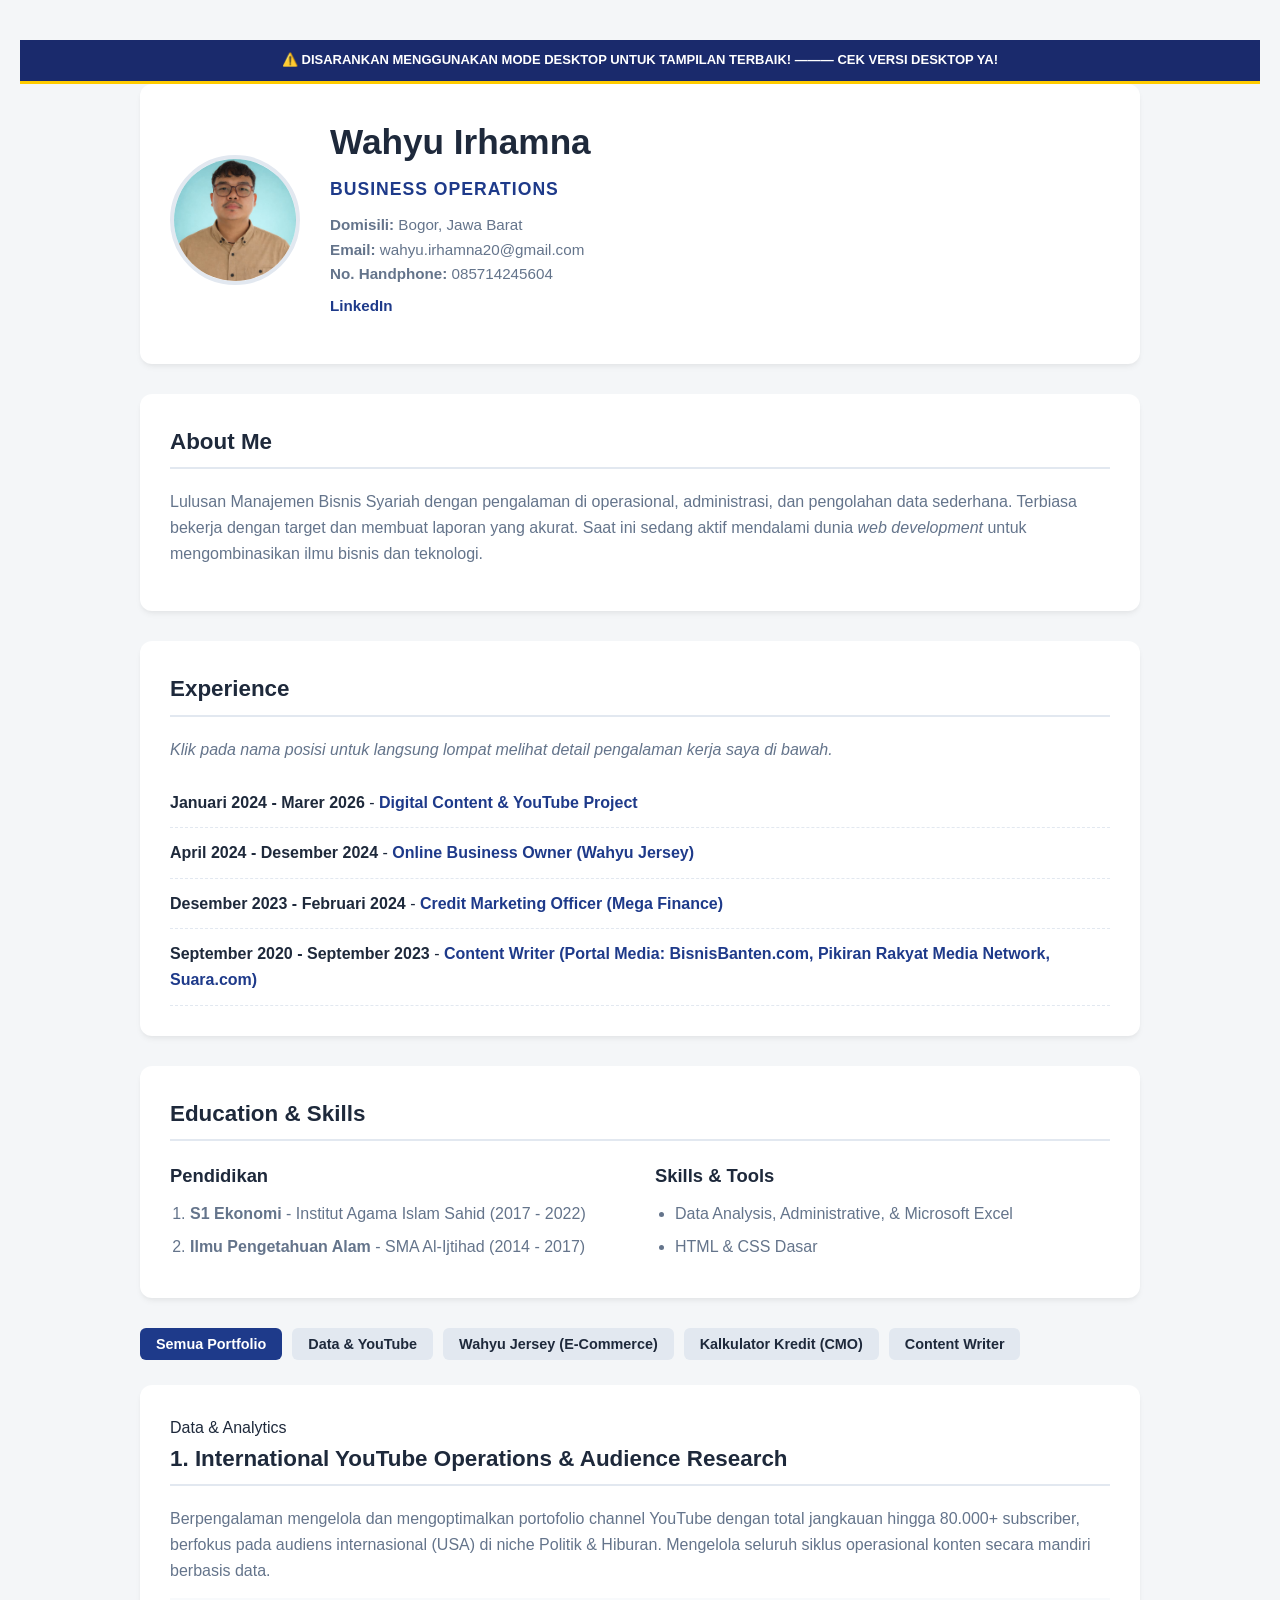
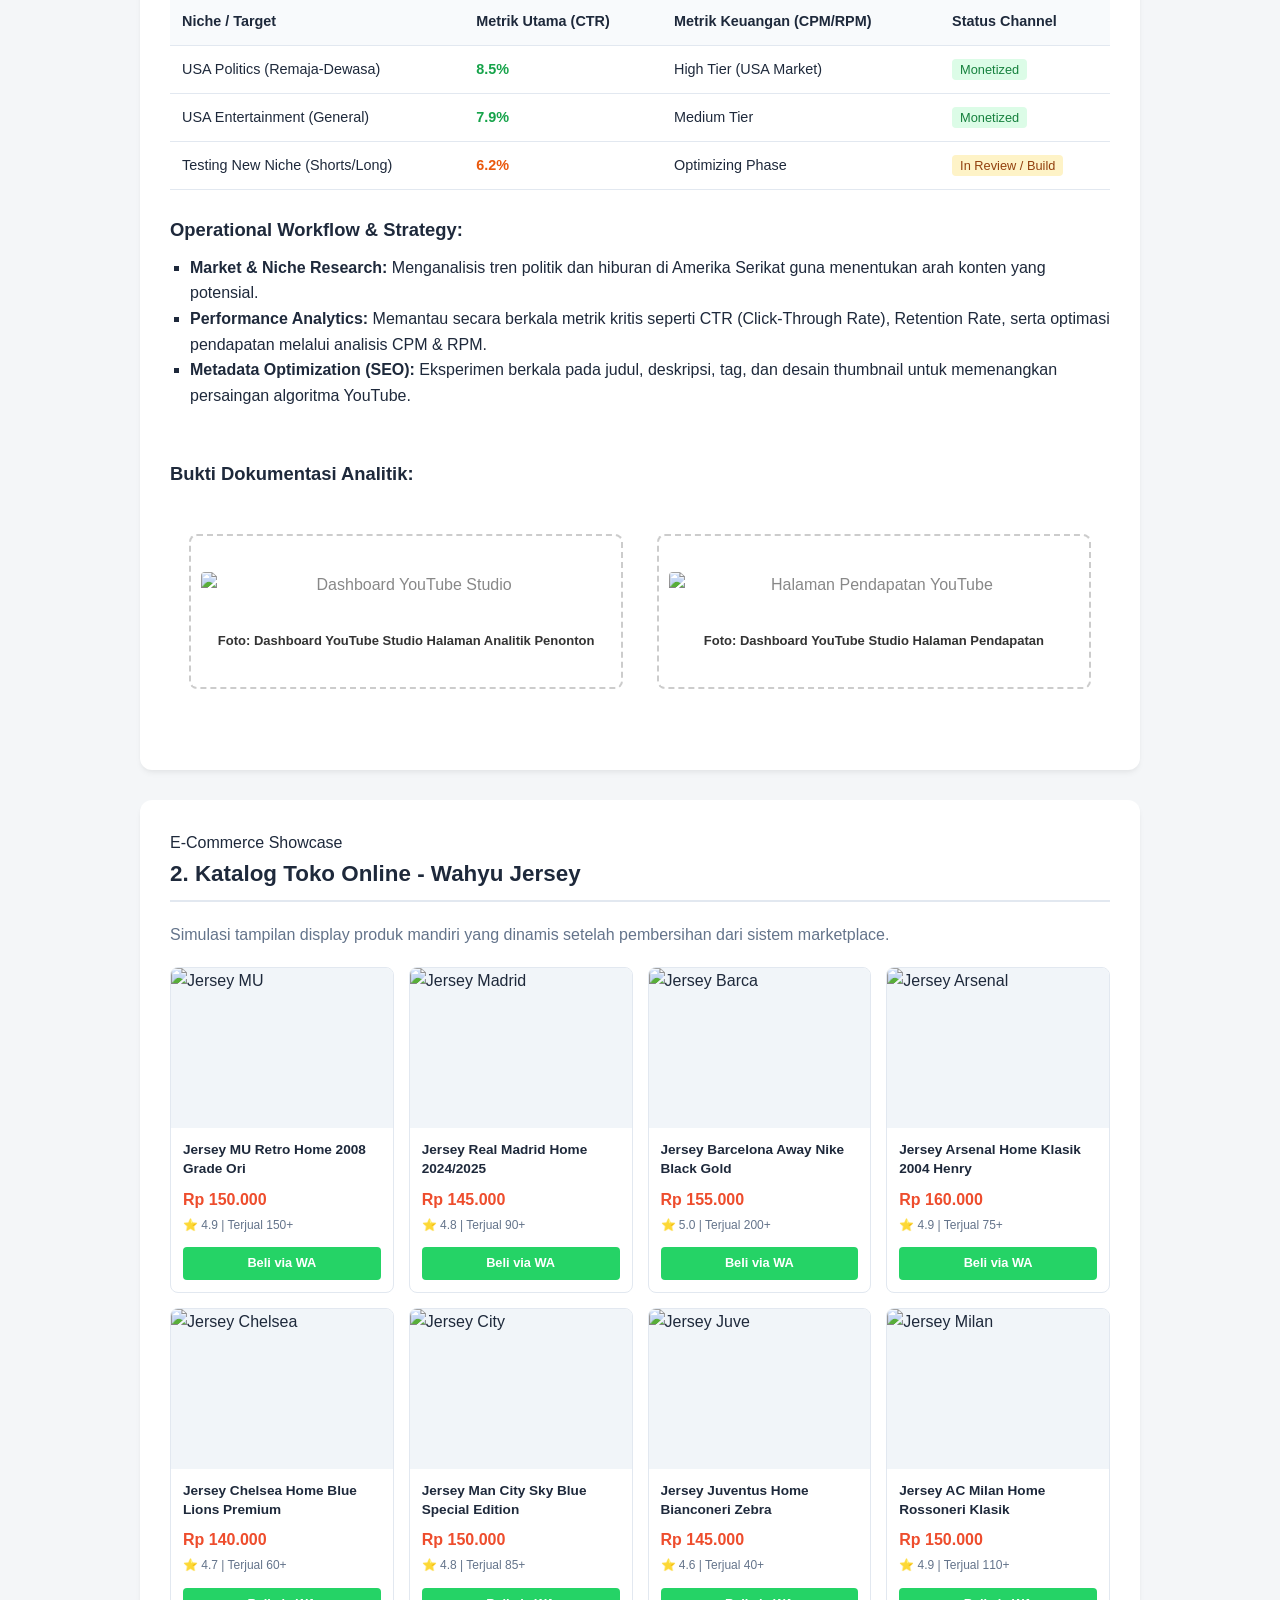
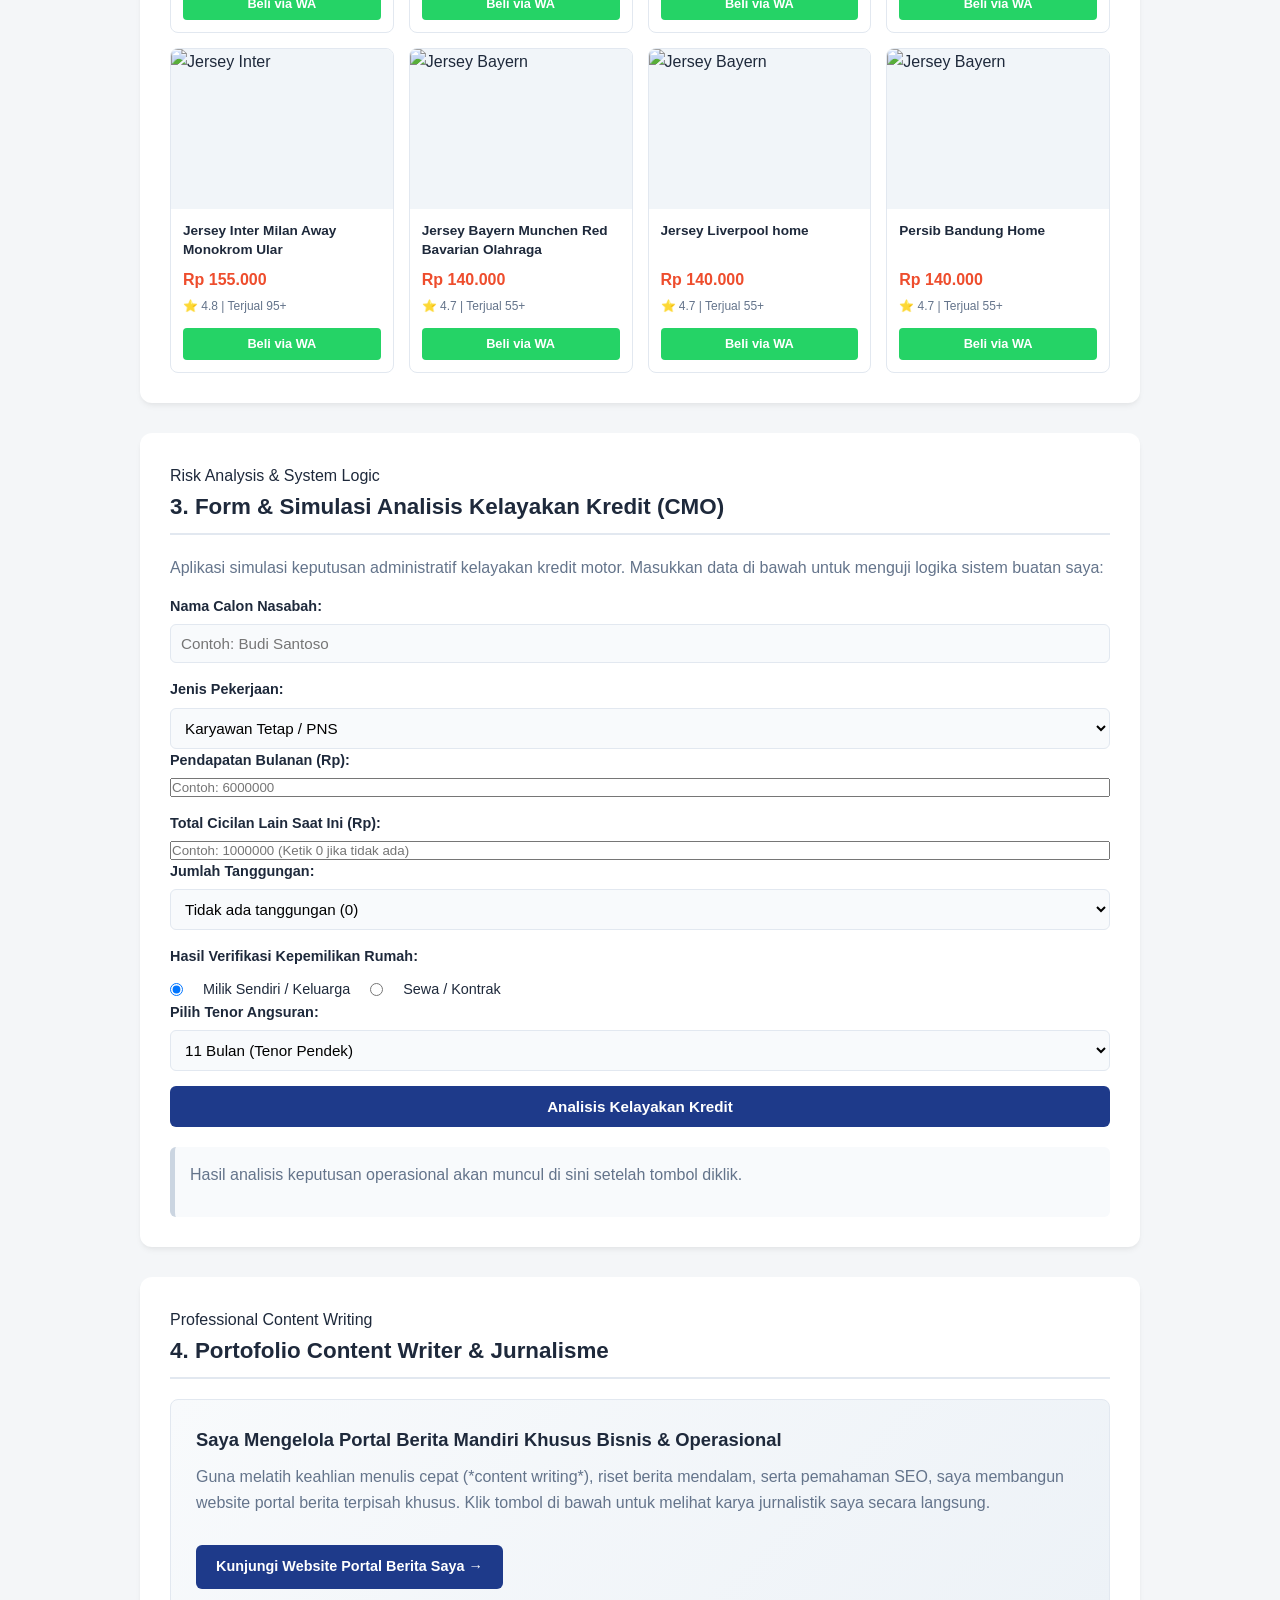
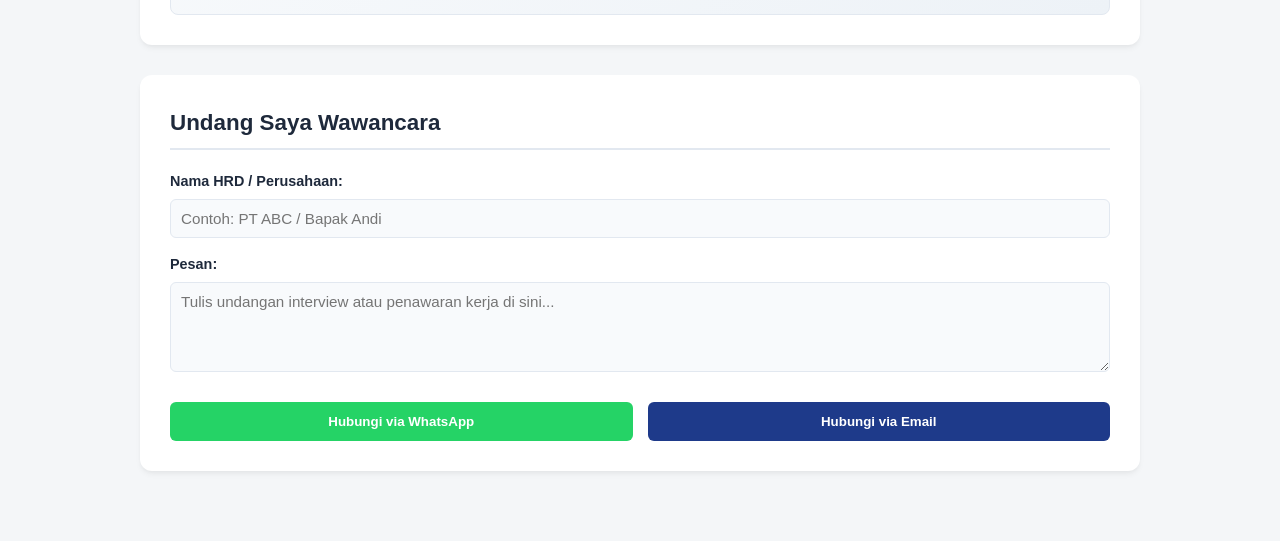
==== commit 2c1c8a0e: "Update index.html" ====
--- a/index.html
+++ b/index.html
@@ -8,8 +8,36 @@
 </head>
 
 	<script src="3.js"defer></script>
-
+	
 <body>
+
+	<div id="mobile-warning" style="background: #1a2a6c; color: #ffffff; padding: 10px 0; text-align: center; font-size: 13px; font-weight: 800; border-bottom: 3px solid #ffcc00; display: block; overflow: hidden; white-space: nowrap; width: 100%;">
+  <div style="display: inline-block; white-space: nowrap; animation: marquee 10s linear infinite;">
+    ⚠️ DISARANKAN MENGGUNAKAN MODE DESKTOP UNTUK TAMPILAN TERBAIK! ——— CEK VERSI DESKTOP YA!
+  </div>
+</div>
+
+<style>
+  /* Kita pasang di sini supaya browser langsung kenal animasinya */
+  @keyframes marquee {
+    0% { transform: translateX(100%); }
+    100% { transform: translateX(-100%); }
+  }
+</style>
+
+
+<style>
+  @keyframes marquee {
+    0% { transform: translateX(100%); }
+    100% { transform: translateX(-100%); }
+  }
+</style>
+
+<script>
+  if (window.innerWidth < 768) {
+    document.getElementById('mobile-warning').style.display = 'block';
+  }
+</script>
 
 	 <div class="container">
         <!-- 1. BAGIAN PROFIL UTAMA -->
@@ -387,7 +415,7 @@
                     saya membangun website portal berita terpisah khusus. Klik tombol di bawah untuk melihat karya jurnalistik saya secara langsung.
                 </p>
                 <!-- Ganti '#' dengan link URL website berita lo nanti kalau sudah jadi -->
-                <a href="portal/" target="_blank" class="btn-goto-portal">Kunjungi Website Portal Berita Saya →</a>
+                <a href="portal" target="_blank" class="btn-goto-portal">Kunjungi Website Portal Berita Saya →</a>
             </div>
         </section>
 
@@ -405,13 +433,13 @@
                 </div>
                 <div style="display: flex; gap: 15px; margin-top: 15px;">
     
-    <a href="https://api.whatsapp.com/send?phone=628xxxxxxxxxx&text=Halo%20Wahyu,%20saya%20tertarik%20dengan%20portofolio%20Anda%20dan%20ingin%20mengundang%20wawancara." target="_blank" style="flex: 1; text-decoration: none;">
+    <a href="https://api.whatsapp.com/send?phone=6285714245604&text=Halo%20Wahyu,%20saya%20tertarik%20dengan%20portofolio%20Anda%20dan%20ingin%20mengundang%20wawancara." target="_blank" style="flex: 1; text-decoration: none;">
         <button type="button" style="width: 100%; padding: 12px; background-color: #25D366; color: white; border: none; border-radius: 6px; font-weight: bold; cursor: pointer;">
             Hubungi via WhatsApp
         </button>
     </a>
 
-    <a href="mailto:email_lu_apa@gmail.com?subject=Undangan%20Wawancara%20-%20Portofolio" style="flex: 1; text-decoration: none;">
+    <a href="mailto:wahyu.irhamna20@gmail.com?subject=Undangan%20Wawancara%20-%20Portofolio" style="flex: 1; text-decoration: none;">
         <button type="button" style="width: 100%; padding: 12px; background-color: #1E3A8A; color: white; border: none; border-radius: 6px; font-weight: bold; cursor: pointer;">
             Hubungi via Email
         </button>
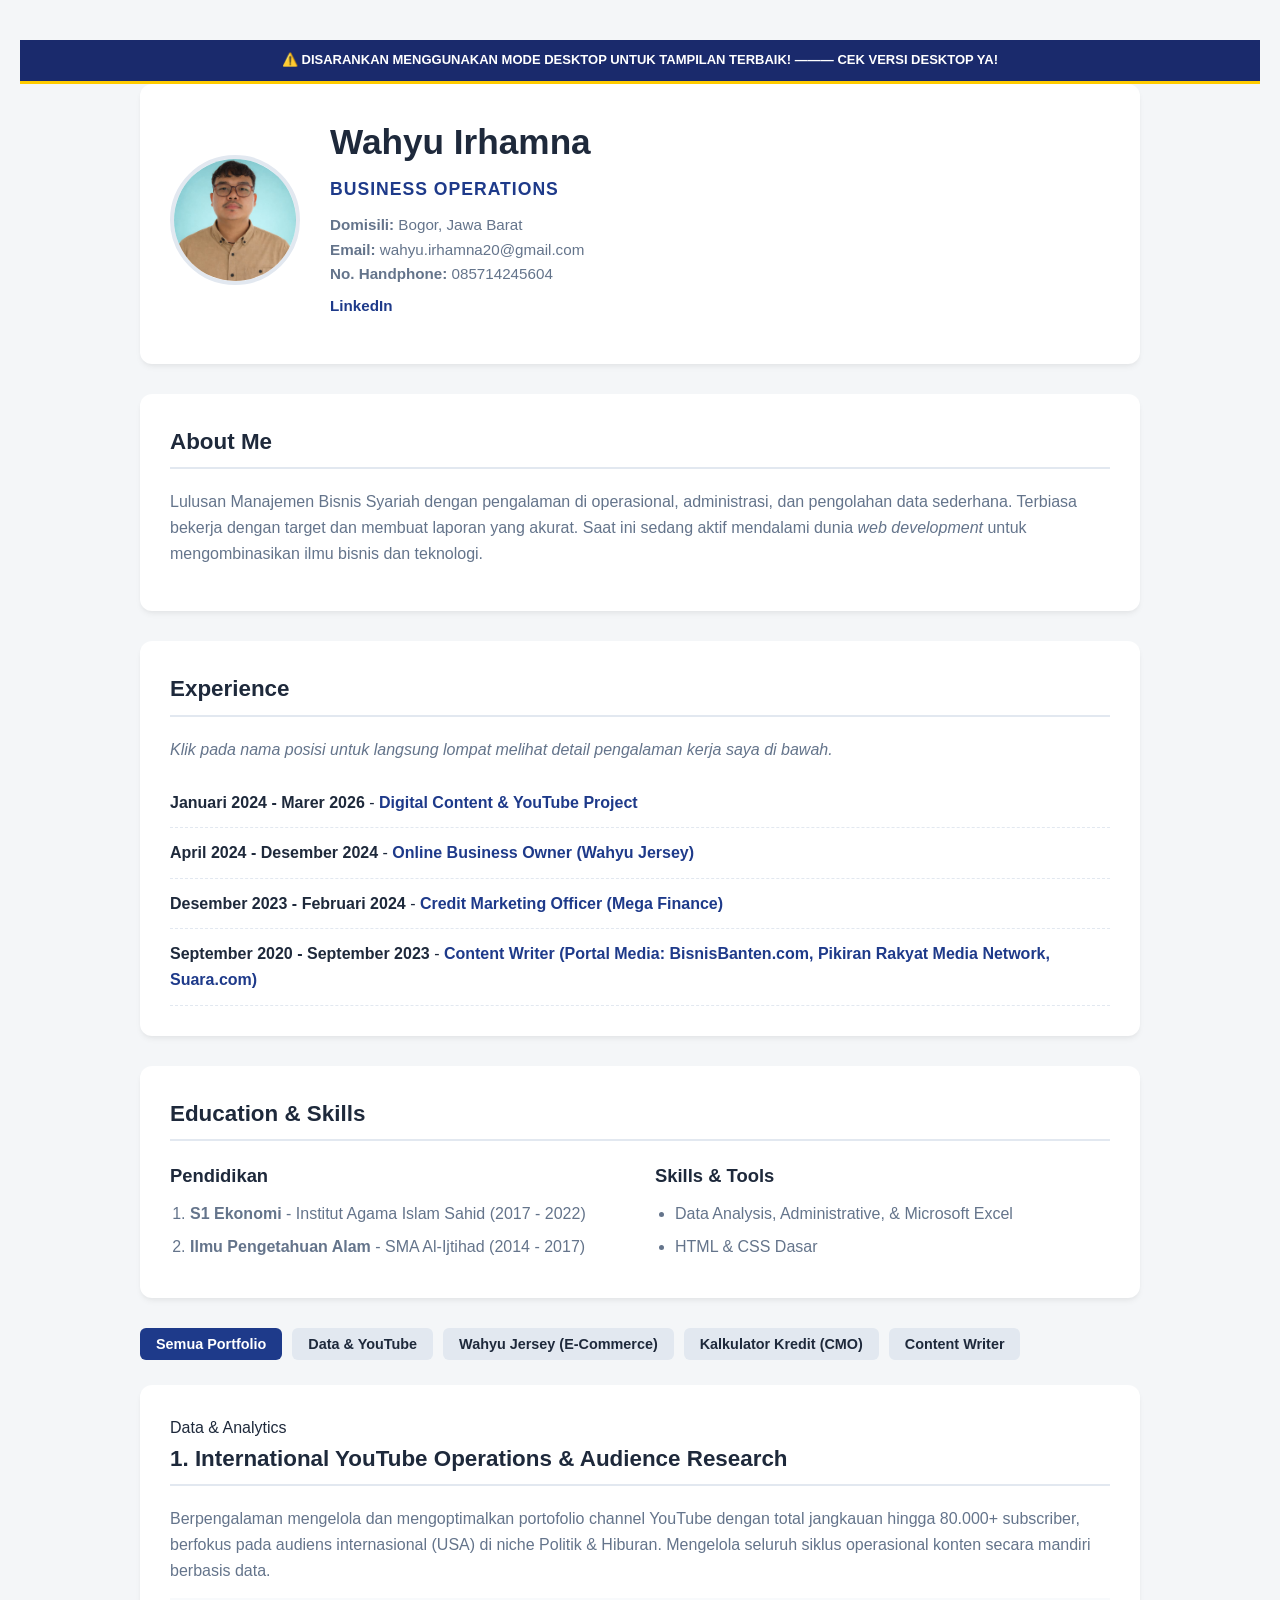
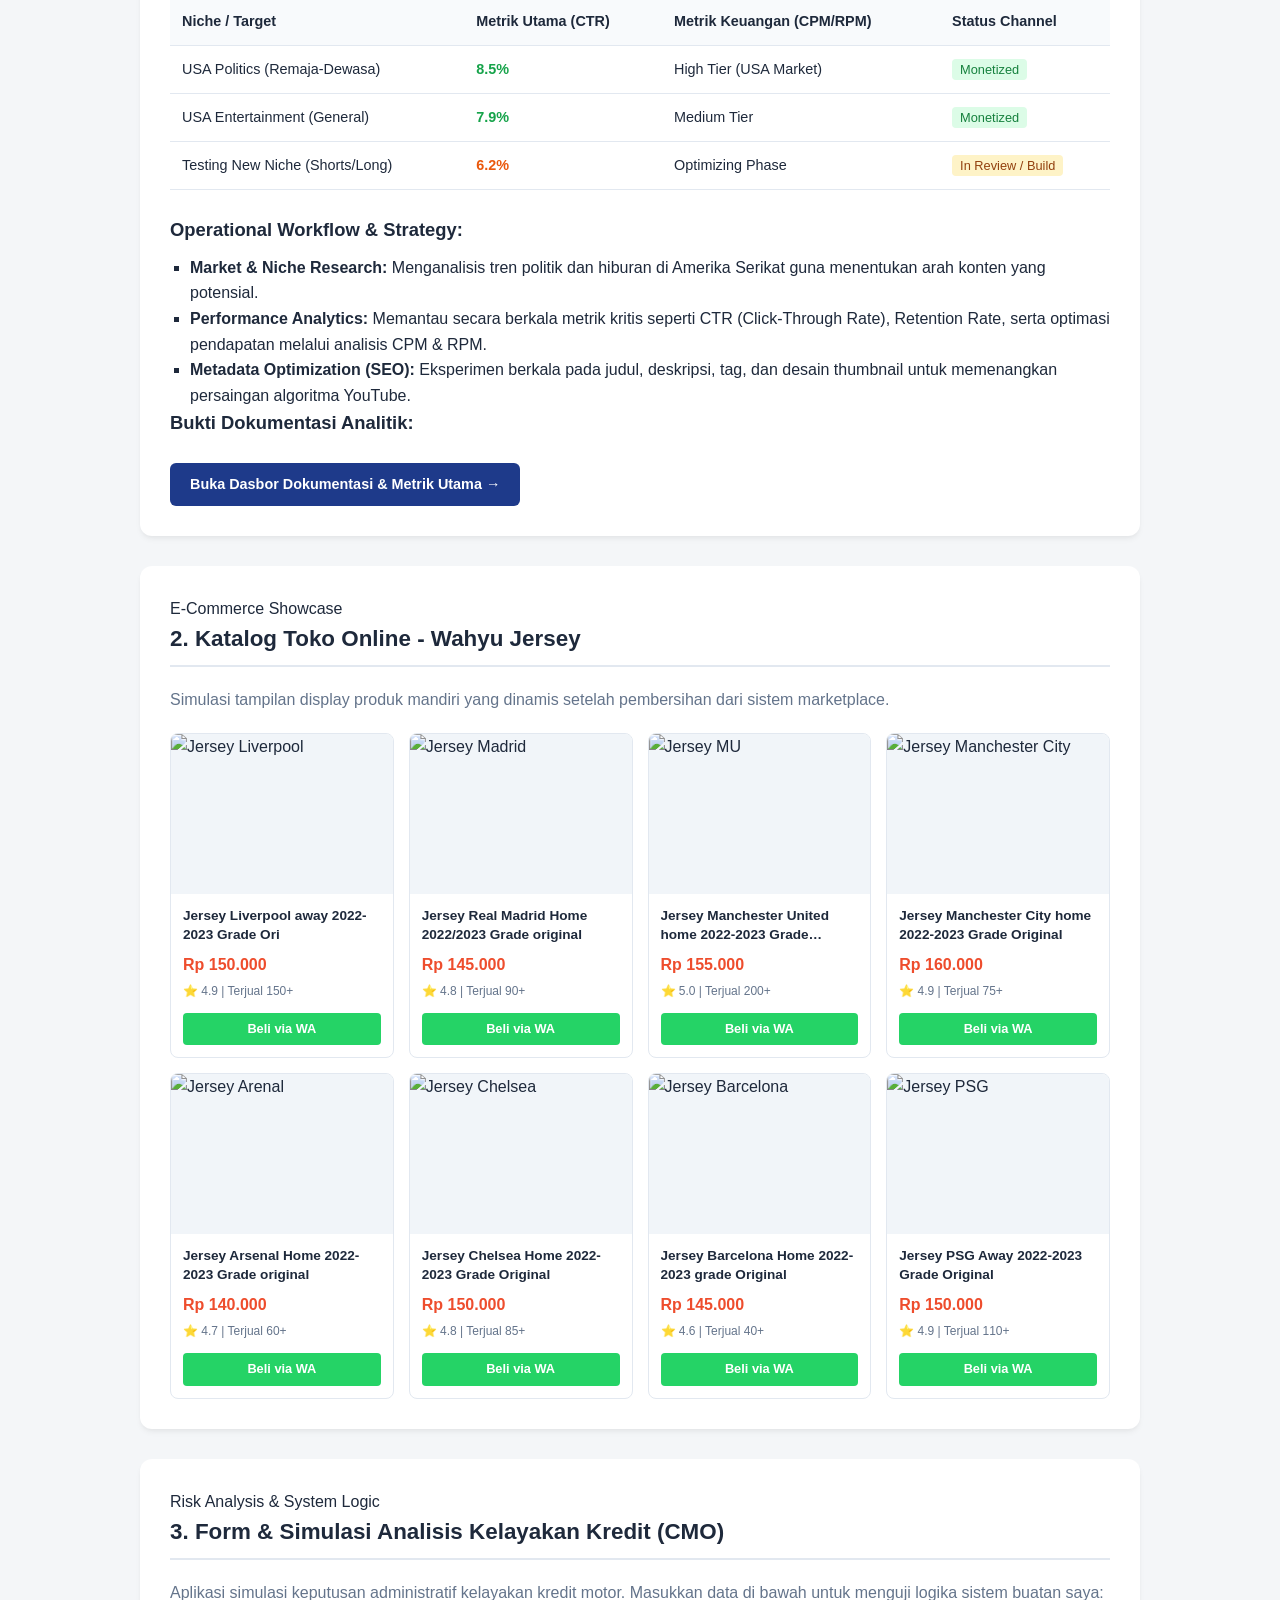
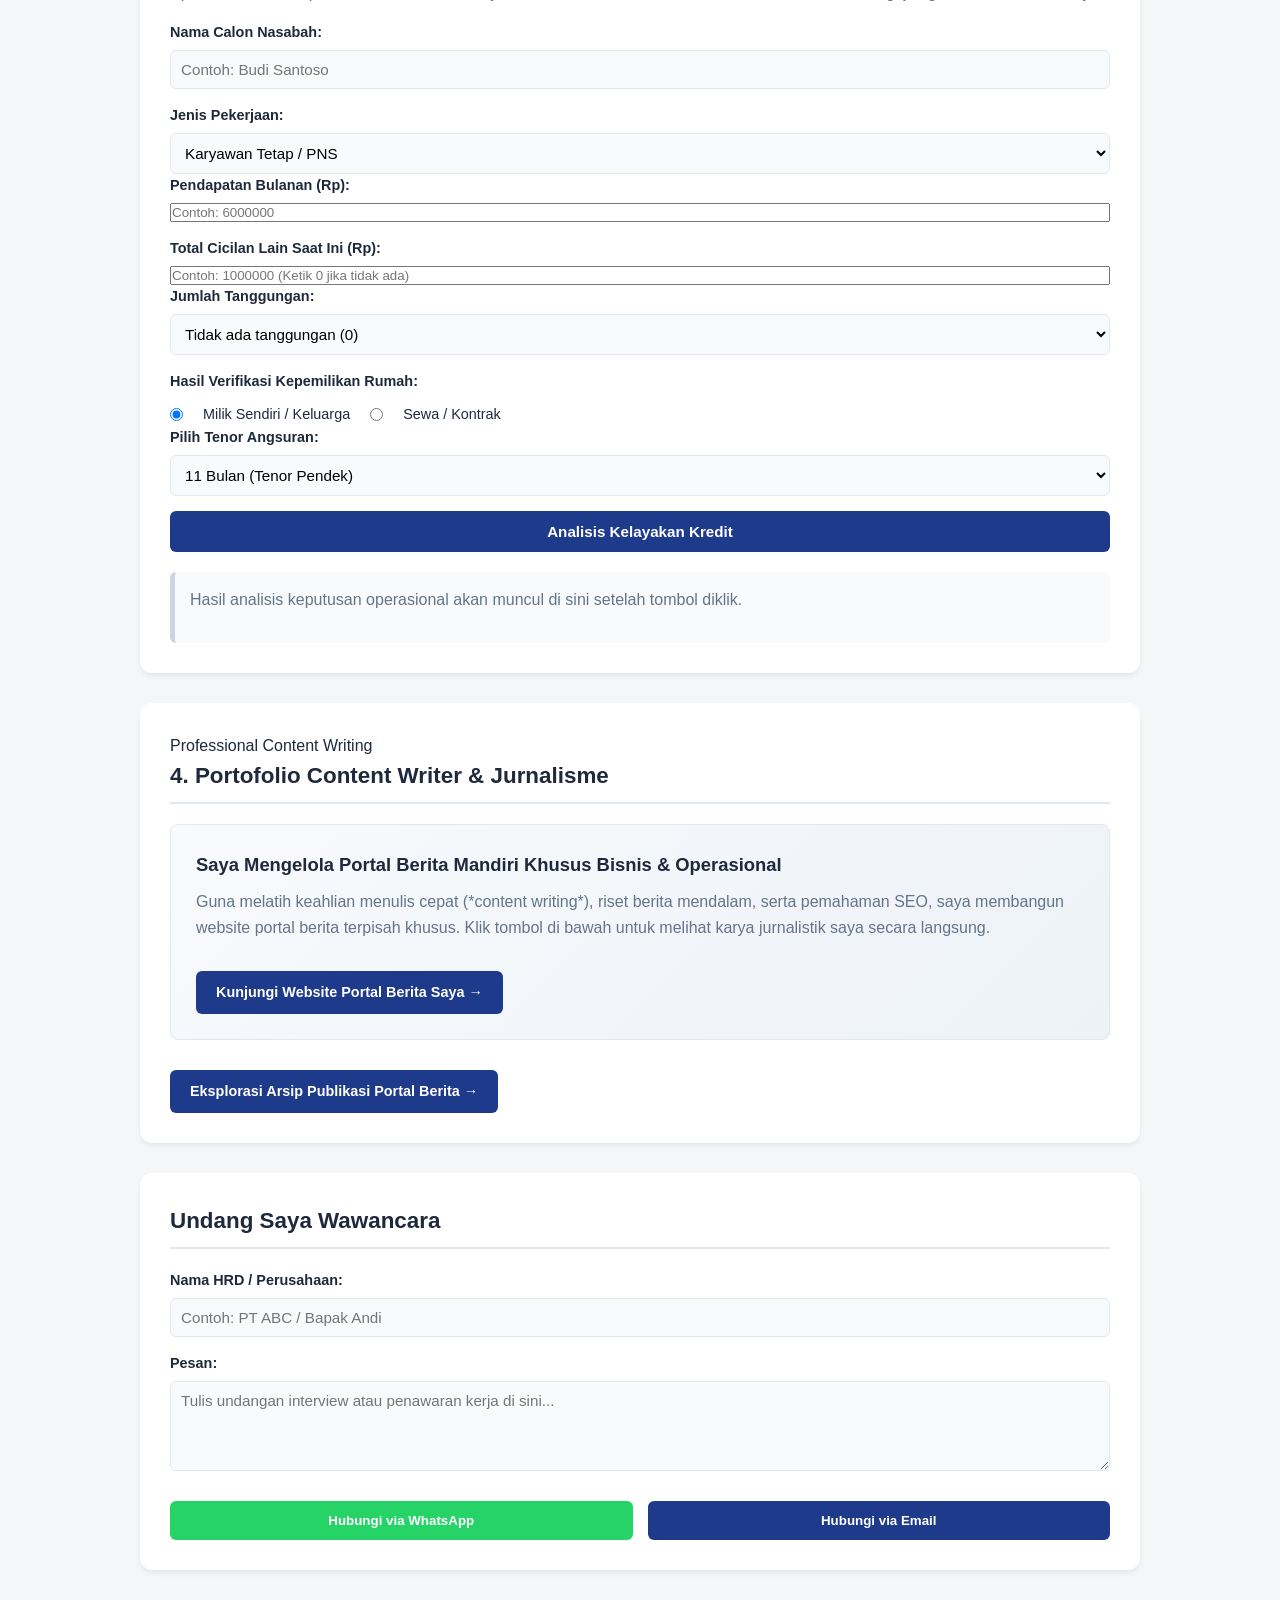
==== commit 97b8ec21: "Update index.html" ====
--- a/index.html
+++ b/index.html
@@ -1,17 +1,16 @@
 <!DOCTYPE html>
 <html>
 <head>
-	<meta charset="utf-8">
-	<meta name="viewport" content="width=device-width, initial-scale=1">
-	<title>Portofolio Wahyu Irhamna</title>
-	<link rel="stylesheet"href="2.css">
+    <meta charset="utf-8">
+    <meta name="viewport" content="width=device-width, initial-scale=1">
+    <title>Portofolio Wahyu Irhamna</title>
+    <link rel="stylesheet"href="2.css">
+    <script src="3.js"defer></script>
 </head>
 
-	<script src="3.js"defer></script>
-	
 <body>
 
-	<div id="mobile-warning" style="background: #1a2a6c; color: #ffffff; padding: 10px 0; text-align: center; font-size: 13px; font-weight: 800; border-bottom: 3px solid #ffcc00; display: block; overflow: hidden; white-space: nowrap; width: 100%;">
+    <div id="mobile-warning" style="background: #1a2a6c; color: #ffffff; padding: 10px 0; text-align: center; font-size: 13px; font-weight: 800; border-bottom: 3px solid #ffcc00; display: block; overflow: hidden; white-space: nowrap; width: 100%;">
   <div style="display: inline-block; white-space: nowrap; animation: marquee 10s linear infinite;">
     ⚠️ DISARANKAN MENGGUNAKAN MODE DESKTOP UNTUK TAMPILAN TERBAIK! ——— CEK VERSI DESKTOP YA!
   </div>
@@ -26,20 +25,13 @@
 </style>
 
 
-<style>
-  @keyframes marquee {
-    0% { transform: translateX(100%); }
-    100% { transform: translateX(-100%); }
-  }
-</style>
-
 <script>
   if (window.innerWidth < 768) {
     document.getElementById('mobile-warning').style.display = 'block';
   }
 </script>
 
-	 <div class="container">
+     <div class="container">
         <!-- 1. BAGIAN PROFIL UTAMA -->
         <header class="profile-header">
             <div class="profile-avatar">
@@ -167,25 +159,12 @@
                 </ul>
             </div>
 
-            <div class="div class="proof-gallery" style="margin-top: 25px;">
-‎    <h3>Bukti Dokumentasi Analitik:</h3>
-‎    <div class="gallery-grid" style="display: flex; gap: 15px; margin-top: 10px;">
-‎        
-‎        <div class="photo-placeholder" style="border: 2px dashed #ccc; padding: 10px; text-align: center; flex: 1; border-radius: 8px; color: #888;">
-‎
-‎            <img src="gambar/analitik-youtube.jpg" alt="Dashboard YouTube Studio" style="width: 100%; height: auto; border-radius: 4px; display: block; margin-bottom: 8px;">
-‎
-‎            <p style="margin: 0; font-size: 13px; font-weight: bold; color: #333;">Foto: Dashboard YouTube Studio Halaman Analitik Penonton</p>
-‎        </div>
-‎
-‎        <div class="photo-placeholder" style="border: 2px dashed #ccc; padding: 10px; text-align: center; flex: 1; border-radius: 8px; color: #888;">
-‎            <img src="pendapatan-youtube.jpg" alt="Halaman Pendapatan YouTube" style="width: 100%; height: auto; border-radius: 4px; display: block; margin-bottom: 8px;">
-‎            <p style="margin: 0; font-size: 13px; font-weight: bold; color: #333;">Foto: Dashboard YouTube Studio Halaman Pendapatan</p>
-‎        </div>
-‎
-‎    </div>
-‎</div>
-‎
+           <h3 class="bukti-judul">Bukti Dokumentasi Analitik:</h3>
+
+        <a href="arsip.html?type=youtube" class="btn-goto-portal" style="margin-top: 15px; display: inline-block;">
+            Buka Dasbor Dokumentasi & Metrik Utama →
+        </a>
+
 
         </section>
 
@@ -200,9 +179,9 @@
                 
                 <!-- Produk 1 -->
                 <div class="product-card">
-                    <img src="https://images.unsplash.com/photo-1517694712202-14dd9538aa97" alt="Jersey MU" class="prod-img">
-                    <div class="prod-info">
-                        <h4 class="prod-title">Jersey MU Retro Home 2008 Grade Ori</h4>
+                    <img src="jersey/baju1.jpg" alt="Jersey Liverpool" class="prod-img">
+                    <div class="prod-info">
+                        <h4 class="prod-title">Jersey Liverpool away 2022-2023 Grade Ori</h4>
                         <p class="prod-price">Rp 150.000</p>
                         <p class="prod-rating">⭐ 4.9 | Terjual 150+</p>
                         <a href="https://wa.me/6285714245604" target="_blank" class="btn-buy-wa">Beli via WA</a>
@@ -211,9 +190,9 @@
 
                 <!-- Produk 2 -->
                 <div class="product-card">
-                    <img src="https://images.unsplash.com/photo-1517694712202-14dd9538aa97" alt="Jersey Madrid" class="prod-img">
-                    <div class="prod-info">
-                        <h4 class="prod-title">Jersey Real Madrid Home 2024/2025</h4>
+                    <img src="jersey/baju2.jpg" alt="Jersey Madrid" class="prod-img">
+                    <div class="prod-info">
+                        <h4 class="prod-title">Jersey Real Madrid Home 2022/2023 Grade original</h4>
                         <p class="prod-price">Rp 145.000</p>
                         <p class="prod-rating">⭐ 4.8 | Terjual 90+</p>
                         <a href="https://wa.me/6285714245604" target="_blank" class="btn-buy-wa">Beli via WA</a>
@@ -222,9 +201,9 @@
 
                 <!-- Produk 3 -->
                 <div class="product-card">
-                    <img src="https://images.unsplash.com/photo-1517694712202-14dd9538aa97" alt="Jersey Barca" class="prod-img">
-                    <div class="prod-info">
-                        <h4 class="prod-title">Jersey Barcelona Away Nike Black Gold</h4>
+                    <img src="jersey/baju3.jpg" alt="Jersey MU" class="prod-img">
+                    <div class="prod-info">
+                        <h4 class="prod-title">Jersey Manchester United home 2022-2023 Grade Original</h4>
                         <p class="prod-price">Rp 155.000</p>
                         <p class="prod-rating">⭐ 5.0 | Terjual 200+</p>
                         <a href="https://wa.me/6285714245604" target="_blank" class="btn-buy-wa">Beli via WA</a>
@@ -233,9 +212,9 @@
 
                 <!-- Produk 4 -->
                 <div class="product-card">
-                    <img src="https://images.unsplash.com/photo-1517694712202-14dd9538aa97" alt="Jersey Arsenal" class="prod-img">
-                    <div class="prod-info">
-                        <h4 class="prod-title">Jersey Arsenal Home Klasik 2004 Henry</h4>
+                    <img src="jersey/baju4.jpg" alt="Jersey Manchester City" class="prod-img">
+                    <div class="prod-info">
+                        <h4 class="prod-title">Jersey Manchester City home 2022-2023 Grade Original</h4>
                         <p class="prod-price">Rp 160.000</p>
                         <p class="prod-rating">⭐ 4.9 | Terjual 75+</p>
                         <a href="https://wa.me/6285714245604" target="_blank" class="btn-buy-wa">Beli via WA</a>
@@ -244,9 +223,9 @@
 
                 <!-- Produk 5 -->
                 <div class="product-card">
-                    <img src="https://images.unsplash.com/photo-1517694712202-14dd9538aa97" alt="Jersey Chelsea" class="prod-img">
-                    <div class="prod-info">
-                        <h4 class="prod-title">Jersey Chelsea Home Blue Lions Premium</h4>
+                    <img src="jersey/baju5.jpg" alt="Jersey Arenal" class="prod-img">
+                    <div class="prod-info">
+                        <h4 class="prod-title">Jersey Arsenal Home 2022-2023 Grade original</h4>
                         <p class="prod-price">Rp 140.000</p>
                         <p class="prod-rating">⭐ 4.7 | Terjual 60+</p>
                         <a href="https://wa.me/6285714245604" target="_blank" class="btn-buy-wa">Beli via WA</a>
@@ -255,9 +234,9 @@
 
                 <!-- Produk 6 -->
                 <div class="product-card">
-                    <img src="https://images.unsplash.com/photo-1517694712202-14dd9538aa97" alt="Jersey City" class="prod-img">
-                    <div class="prod-info">
-                        <h4 class="prod-title">Jersey Man City Sky Blue Special Edition</h4>
+                    <img src="jersey/baju6.jpg" alt="Jersey Chelsea" class="prod-img">
+                    <div class="prod-info">
+                        <h4 class="prod-title">Jersey Chelsea Home 2022-2023 Grade Original</h4>
                         <p class="prod-price">Rp 150.000</p>
                         <p class="prod-rating">⭐ 4.8 | Terjual 85+</p>
                         <a href="https://wa.me/6285714245604" target="_blank" class="btn-buy-wa">Beli via WA</a>
@@ -266,9 +245,9 @@
 
                 <!-- Produk 7 -->
                 <div class="product-card">
-                    <img src="https://images.unsplash.com/photo-1517694712202-14dd9538aa97" alt="Jersey Juve" class="prod-img">
-                    <div class="prod-info">
-                        <h4 class="prod-title">Jersey Juventus Home Bianconeri Zebra</h4>
+                    <img src="jersey/baju7.jpg" alt="Jersey Barcelona" class="prod-img">
+                    <div class="prod-info">
+                        <h4 class="prod-title">Jersey Barcelona Home 2022-2023 grade Original</h4>
                         <p class="prod-price">Rp 145.000</p>
                         <p class="prod-rating">⭐ 4.6 | Terjual 40+</p>
                         <a href="https://wa.me/6285714245604" target="_blank" class="btn-buy-wa">Beli via WA</a>
@@ -277,55 +256,11 @@
 
                 <!-- Produk 8 -->
                 <div class="product-card">
-                    <img src="https://images.unsplash.com/photo-1517694712202-14dd9538aa97" alt="Jersey Milan" class="prod-img">
-                    <div class="prod-info">
-                        <h4 class="prod-title">Jersey AC Milan Home Rossoneri Klasik</h4>
+                    <img src="jersey/baju8.jpg" alt="Jersey PSG" class="prod-img">
+                    <div class="prod-info">
+                        <h4 class="prod-title">Jersey PSG Away 2022-2023 Grade Original</h4>
                         <p class="prod-price">Rp 150.000</p>
                         <p class="prod-rating">⭐ 4.9 | Terjual 110+</p>
-                        <a href="https://wa.me/6285714245604" target="_blank" class="btn-buy-wa">Beli via WA</a>
-                    </div>
-                </div>
-
-                <!-- Produk 9 -->
-                <div class="product-card">
-                    <img src="https://images.unsplash.com/photo-1517694712202-14dd9538aa97" alt="Jersey Inter" class="prod-img">
-                    <div class="prod-info">
-                        <h4 class="prod-title">Jersey Inter Milan Away Monokrom Ular</h4>
-                        <p class="prod-price">Rp 155.000</p>
-                        <p class="prod-rating">⭐ 4.8 | Terjual 95+</p>
-                        <a href="https://wa.me/6285714245604" target="_blank" class="btn-buy-wa">Beli via WA</a>
-                    </div>
-                </div>
-
-                <!-- Produk 10 -->
-                <div class="product-card">
-                    <img src="https://images.unsplash.com/photo-1517694712202-14dd9538aa97" alt="Jersey Bayern" class="prod-img">
-                    <div class="prod-info">
-                        <h4 class="prod-title">Jersey Bayern Munchen Red Bavarian Olahraga</h4>
-                        <p class="prod-price">Rp 140.000</p>
-                        <p class="prod-rating">⭐ 4.7 | Terjual 55+</p>
-                        <a href="https://wa.me/6285714245604" target="_blank" class="btn-buy-wa">Beli via WA</a>
-                    </div>
-                </div>
-
-                <!-- Produk 11 -->
-                <div class="product-card">
-                    <img src="https://images.unsplash.com/photo-1517694712202-14dd9538aa97" alt="Jersey Bayern" class="prod-img">
-                    <div class="prod-info">
-                        <h4 class="prod-title">Jersey Liverpool home</h4>
-                        <p class="prod-price">Rp 140.000</p>
-                        <p class="prod-rating">⭐ 4.7 | Terjual 55+</p>
-                        <a href="https://wa.me/6285714245604" target="_blank" class="btn-buy-wa">Beli via WA</a>
-                    </div>
-                </div>
-
-                <!-- Produk 12 -->
-                <div class="product-card">
-                    <img src="https://images.unsplash.com/photo-1517694712202-14dd9538aa97" alt="Jersey Bayern" class="prod-img">
-                    <div class="prod-info">
-                        <h4 class="prod-title">Persib Bandung Home</h4>
-                        <p class="prod-price">Rp 140.000</p>
-                        <p class="prod-rating">⭐ 4.7 | Terjual 55+</p>
                         <a href="https://wa.me/6285714245604" target="_blank" class="btn-buy-wa">Beli via WA</a>
                     </div>
                 </div>
@@ -415,8 +350,13 @@
                     saya membangun website portal berita terpisah khusus. Klik tombol di bawah untuk melihat karya jurnalistik saya secara langsung.
                 </p>
                 <!-- Ganti '#' dengan link URL website berita lo nanti kalau sudah jadi -->
-                <a href="portal" target="_blank" class="btn-goto-portal">Kunjungi Website Portal Berita Saya →</a>
-            </div>
+                <a href="portal/index.html" target="_blank" class="btn-goto-portal">Kunjungi Website Portal Berita Saya →</a>
+            </div>
+            <div style="margin-top: 15px;">
+    <a href="arsip.html?type=writer" target="_blank" class="btn-goto-portal" style="display: inline-block; padding: 10px 20px; box-sizing: border-box;">
+        Eksplorasi Arsip Publikasi Portal Berita →
+    </a>
+</div>
         </section>
 
         <!-- 5. FORM HUBUNGI HRD -->
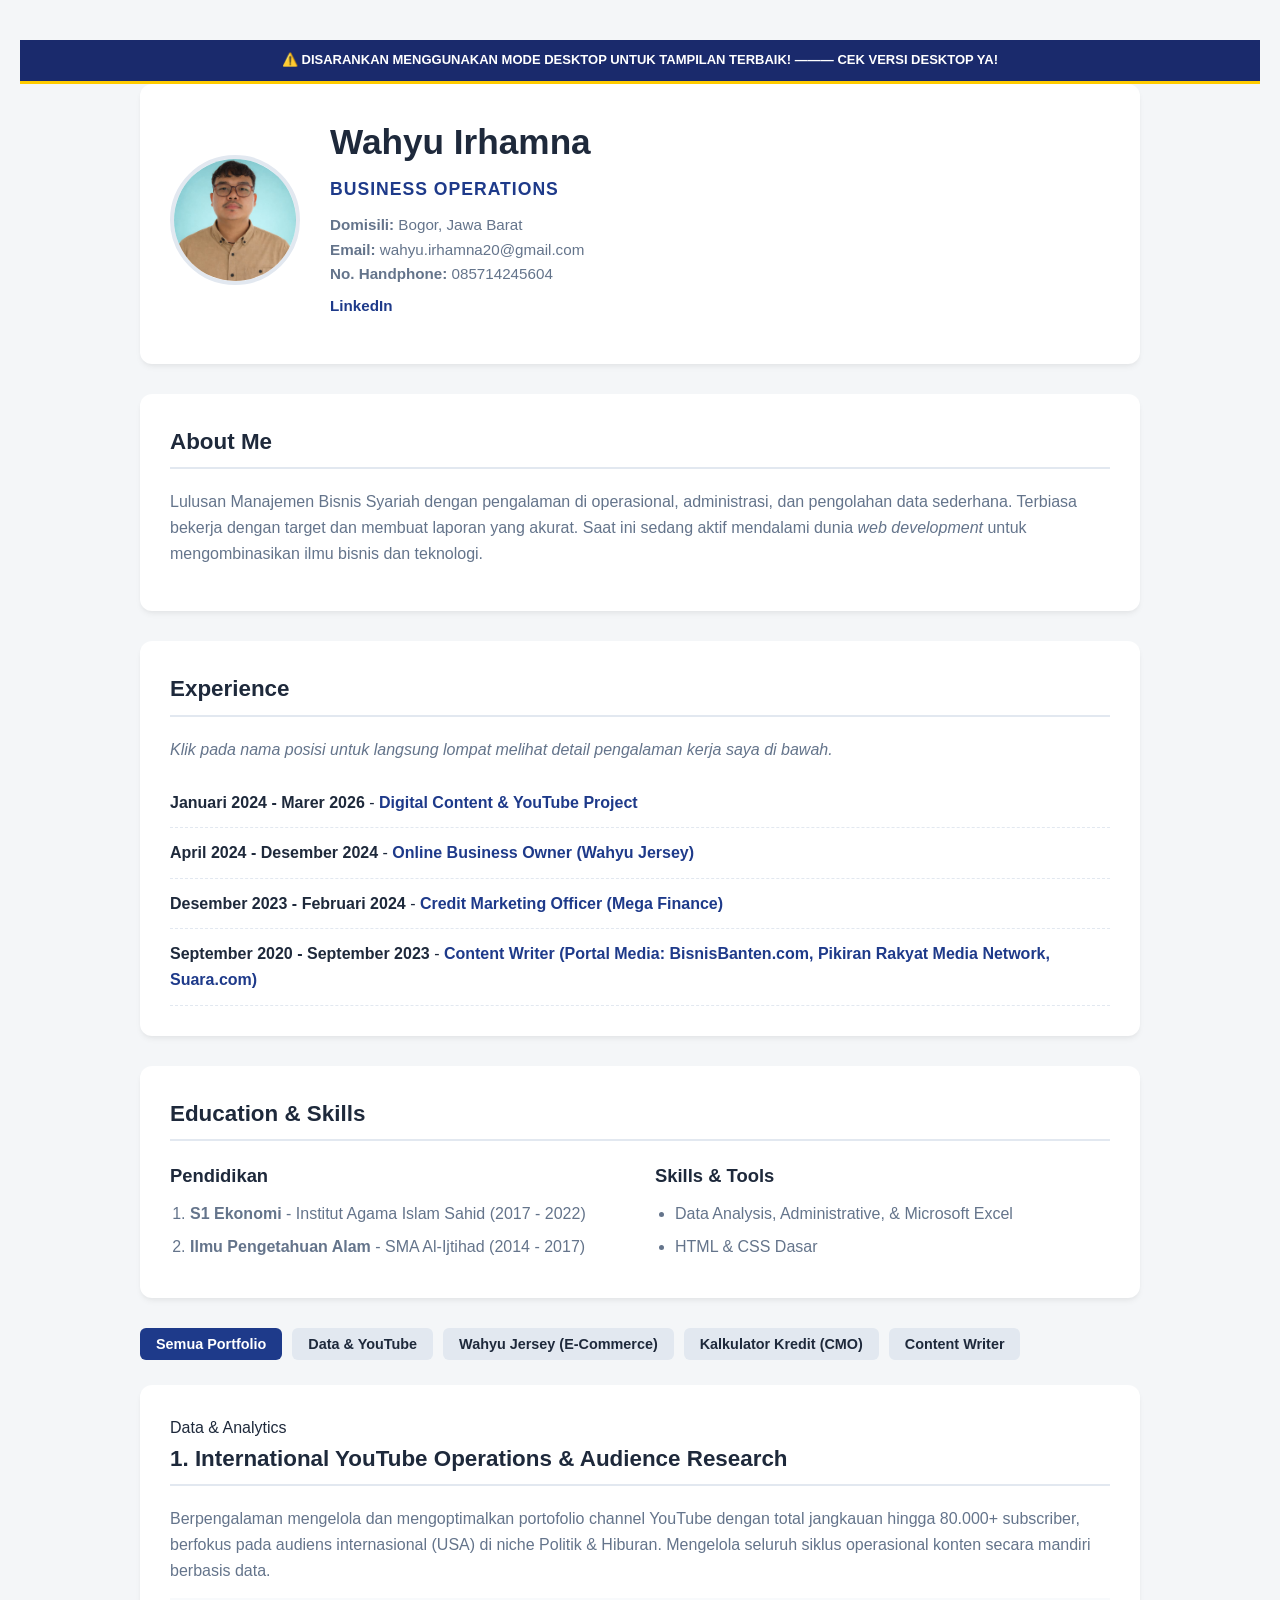
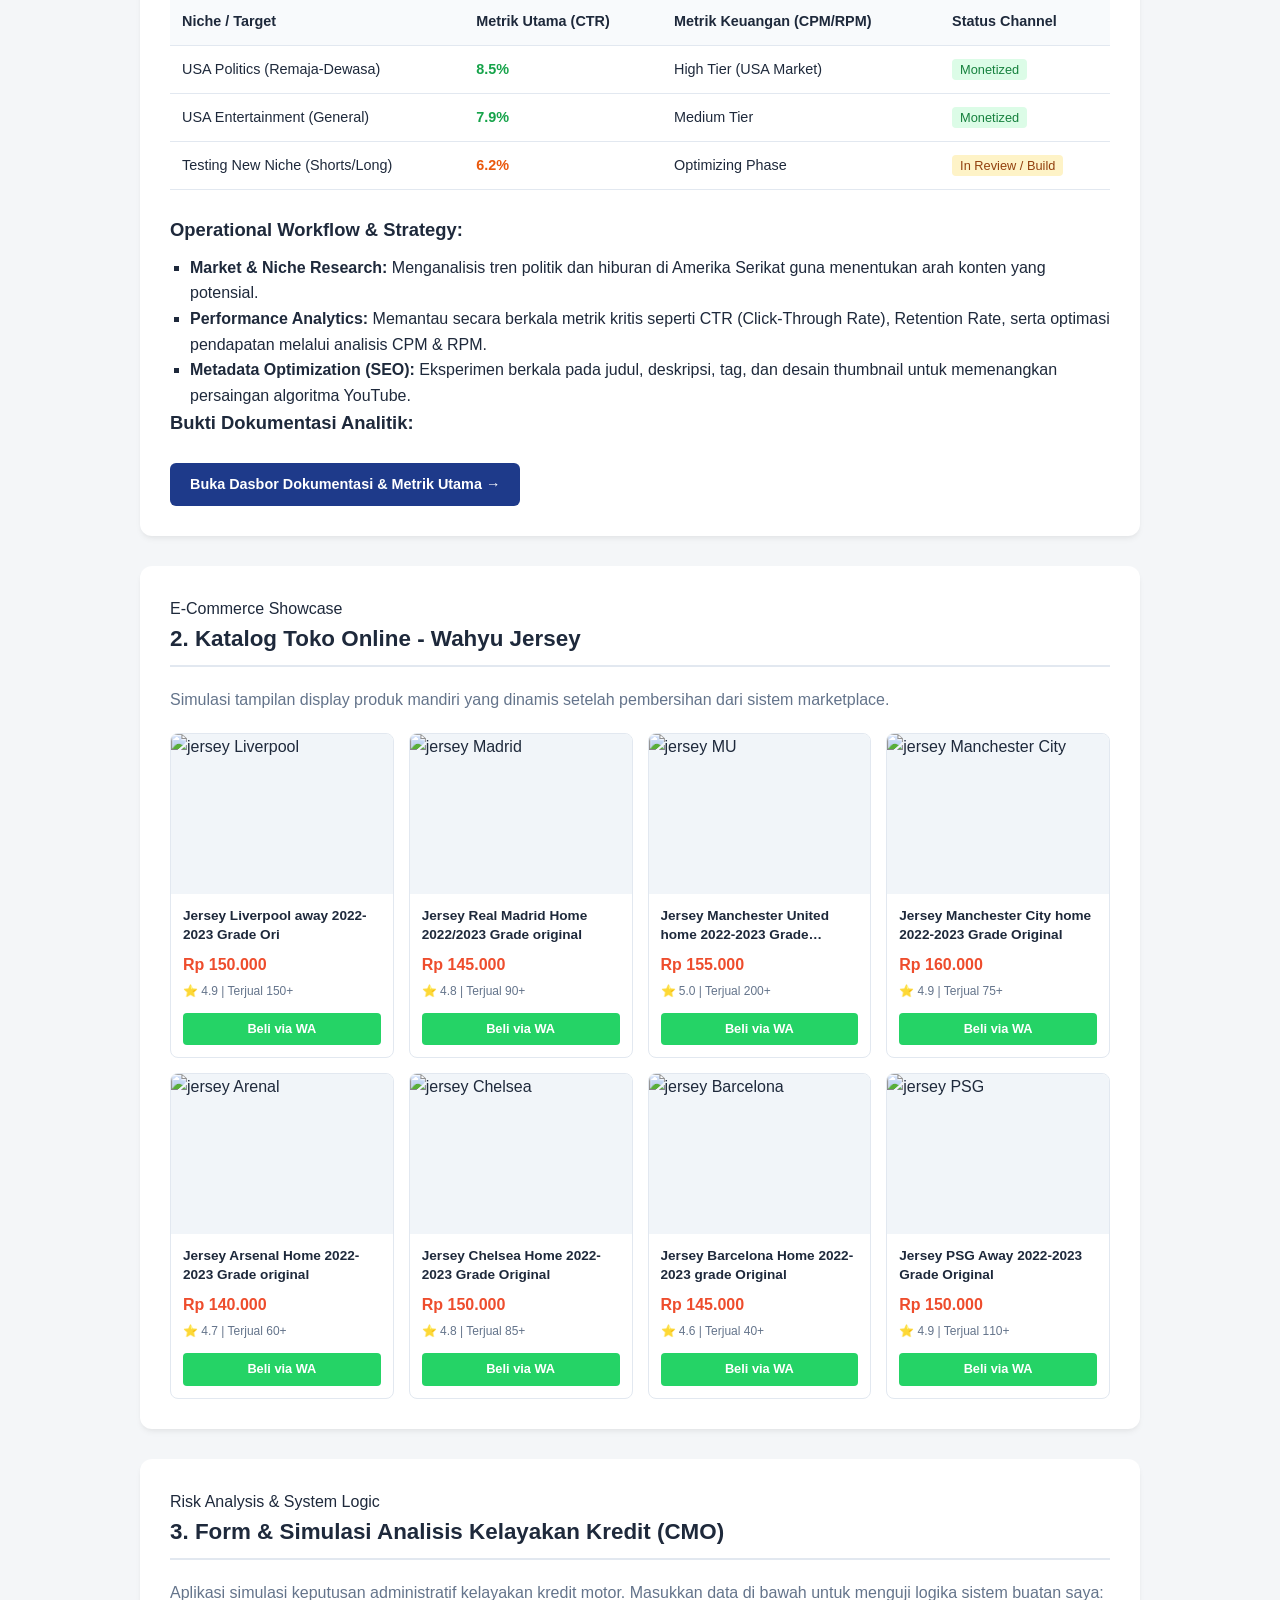
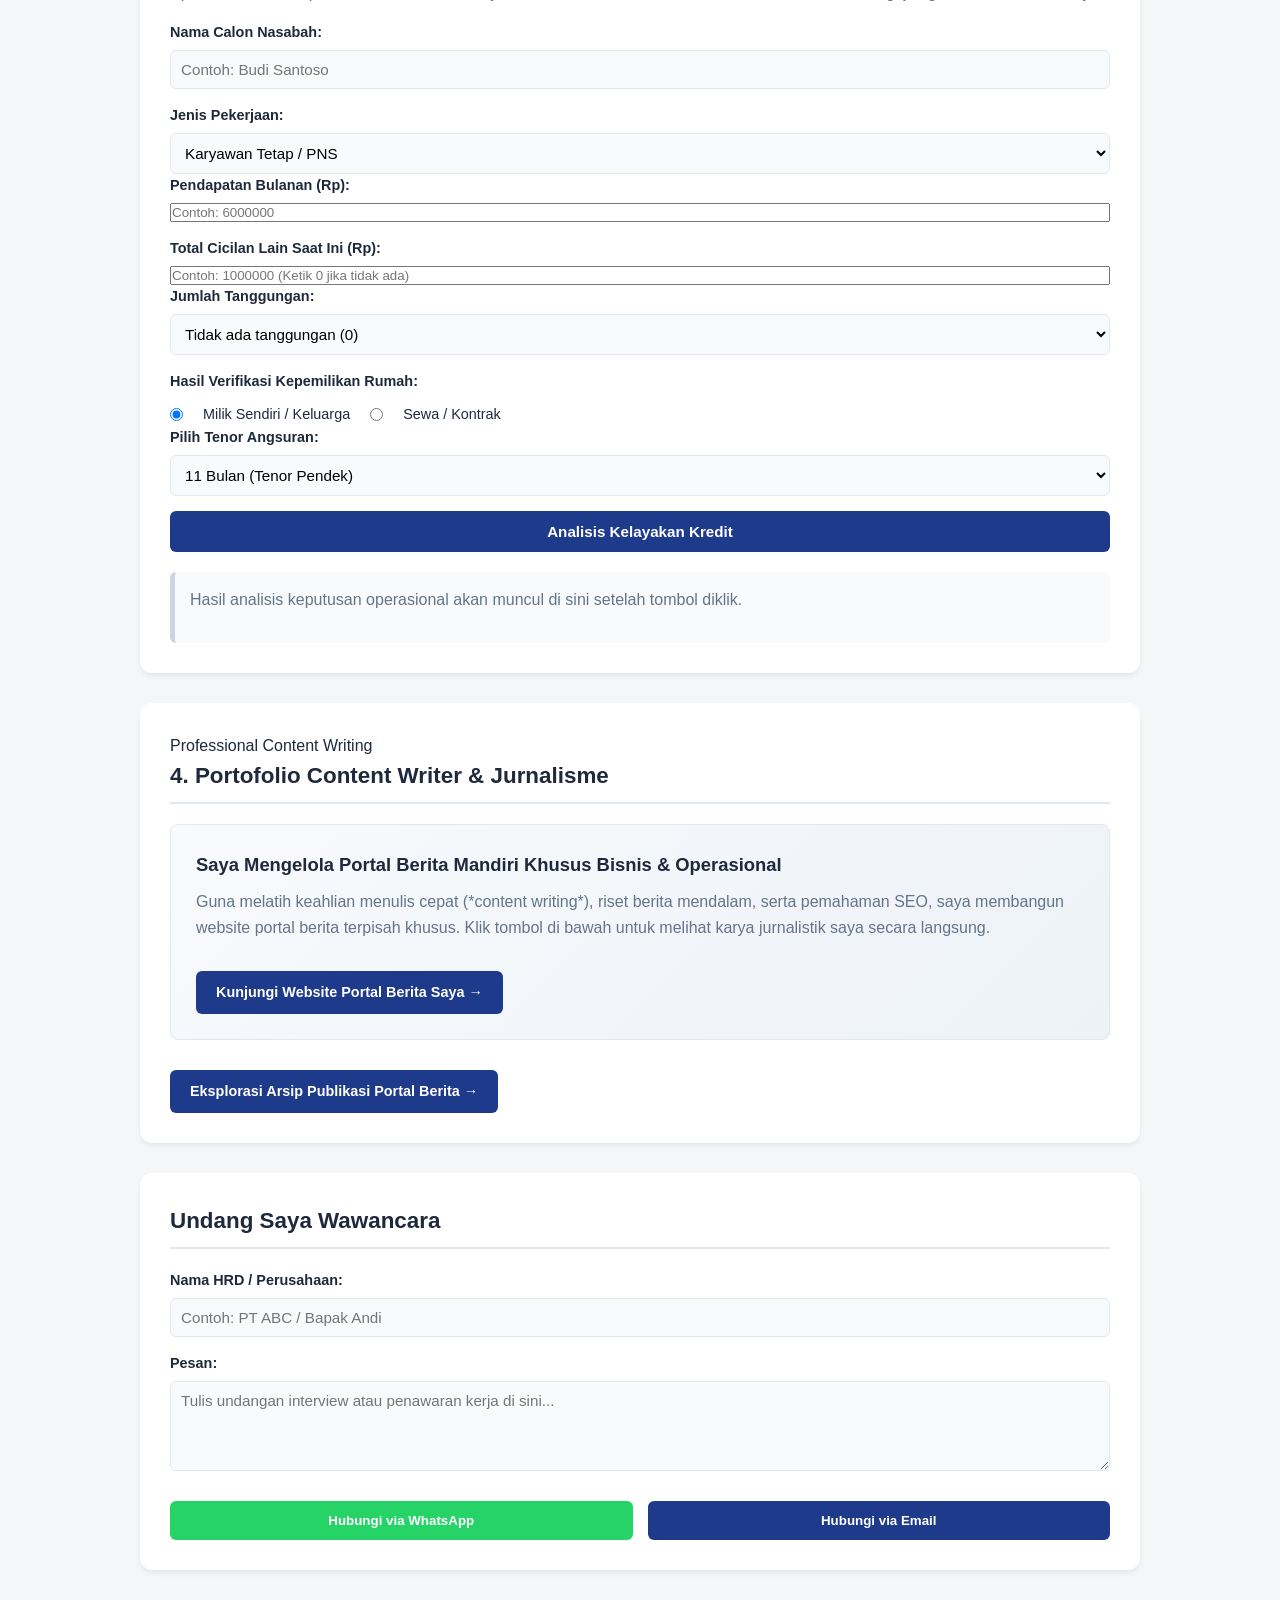
==== commit 25168fab: "Update index.html" ====
--- a/index.html
+++ b/index.html
@@ -179,7 +179,7 @@
                 
                 <!-- Produk 1 -->
                 <div class="product-card">
-                    <img src="jersey/baju1.jpg" alt="Jersey Liverpool" class="prod-img">
+                    <img src="jersey/baju1.jpg" alt="jersey Liverpool" class="prod-img">
                     <div class="prod-info">
                         <h4 class="prod-title">Jersey Liverpool away 2022-2023 Grade Ori</h4>
                         <p class="prod-price">Rp 150.000</p>
@@ -190,7 +190,7 @@
 
                 <!-- Produk 2 -->
                 <div class="product-card">
-                    <img src="jersey/baju2.jpg" alt="Jersey Madrid" class="prod-img">
+                    <img src="jersey/baju2.jpg" alt="jersey Madrid" class="prod-img">
                     <div class="prod-info">
                         <h4 class="prod-title">Jersey Real Madrid Home 2022/2023 Grade original</h4>
                         <p class="prod-price">Rp 145.000</p>
@@ -201,7 +201,7 @@
 
                 <!-- Produk 3 -->
                 <div class="product-card">
-                    <img src="jersey/baju3.jpg" alt="Jersey MU" class="prod-img">
+                    <img src="jersey/baju3.jpg" alt="jersey MU" class="prod-img">
                     <div class="prod-info">
                         <h4 class="prod-title">Jersey Manchester United home 2022-2023 Grade Original</h4>
                         <p class="prod-price">Rp 155.000</p>
@@ -212,7 +212,7 @@
 
                 <!-- Produk 4 -->
                 <div class="product-card">
-                    <img src="jersey/baju4.jpg" alt="Jersey Manchester City" class="prod-img">
+                    <img src="jersey/baju4.jpg" alt="jersey Manchester City" class="prod-img">
                     <div class="prod-info">
                         <h4 class="prod-title">Jersey Manchester City home 2022-2023 Grade Original</h4>
                         <p class="prod-price">Rp 160.000</p>
@@ -223,7 +223,7 @@
 
                 <!-- Produk 5 -->
                 <div class="product-card">
-                    <img src="jersey/baju5.jpg" alt="Jersey Arenal" class="prod-img">
+                    <img src="jersey/baju5.jpg" alt="jersey Arenal" class="prod-img">
                     <div class="prod-info">
                         <h4 class="prod-title">Jersey Arsenal Home 2022-2023 Grade original</h4>
                         <p class="prod-price">Rp 140.000</p>
@@ -234,7 +234,7 @@
 
                 <!-- Produk 6 -->
                 <div class="product-card">
-                    <img src="jersey/baju6.jpg" alt="Jersey Chelsea" class="prod-img">
+                    <img src="jersey/baju6.jpg" alt="jersey Chelsea" class="prod-img">
                     <div class="prod-info">
                         <h4 class="prod-title">Jersey Chelsea Home 2022-2023 Grade Original</h4>
                         <p class="prod-price">Rp 150.000</p>
@@ -245,7 +245,7 @@
 
                 <!-- Produk 7 -->
                 <div class="product-card">
-                    <img src="jersey/baju7.jpg" alt="Jersey Barcelona" class="prod-img">
+                    <img src="jersey/baju7.jpg" alt="jersey Barcelona" class="prod-img">
                     <div class="prod-info">
                         <h4 class="prod-title">Jersey Barcelona Home 2022-2023 grade Original</h4>
                         <p class="prod-price">Rp 145.000</p>
@@ -256,7 +256,7 @@
 
                 <!-- Produk 8 -->
                 <div class="product-card">
-                    <img src="jersey/baju8.jpg" alt="Jersey PSG" class="prod-img">
+                    <img src="jersey/baju8.jpg" alt="jersey PSG" class="prod-img">
                     <div class="prod-info">
                         <h4 class="prod-title">Jersey PSG Away 2022-2023 Grade Original</h4>
                         <p class="prod-price">Rp 150.000</p>
